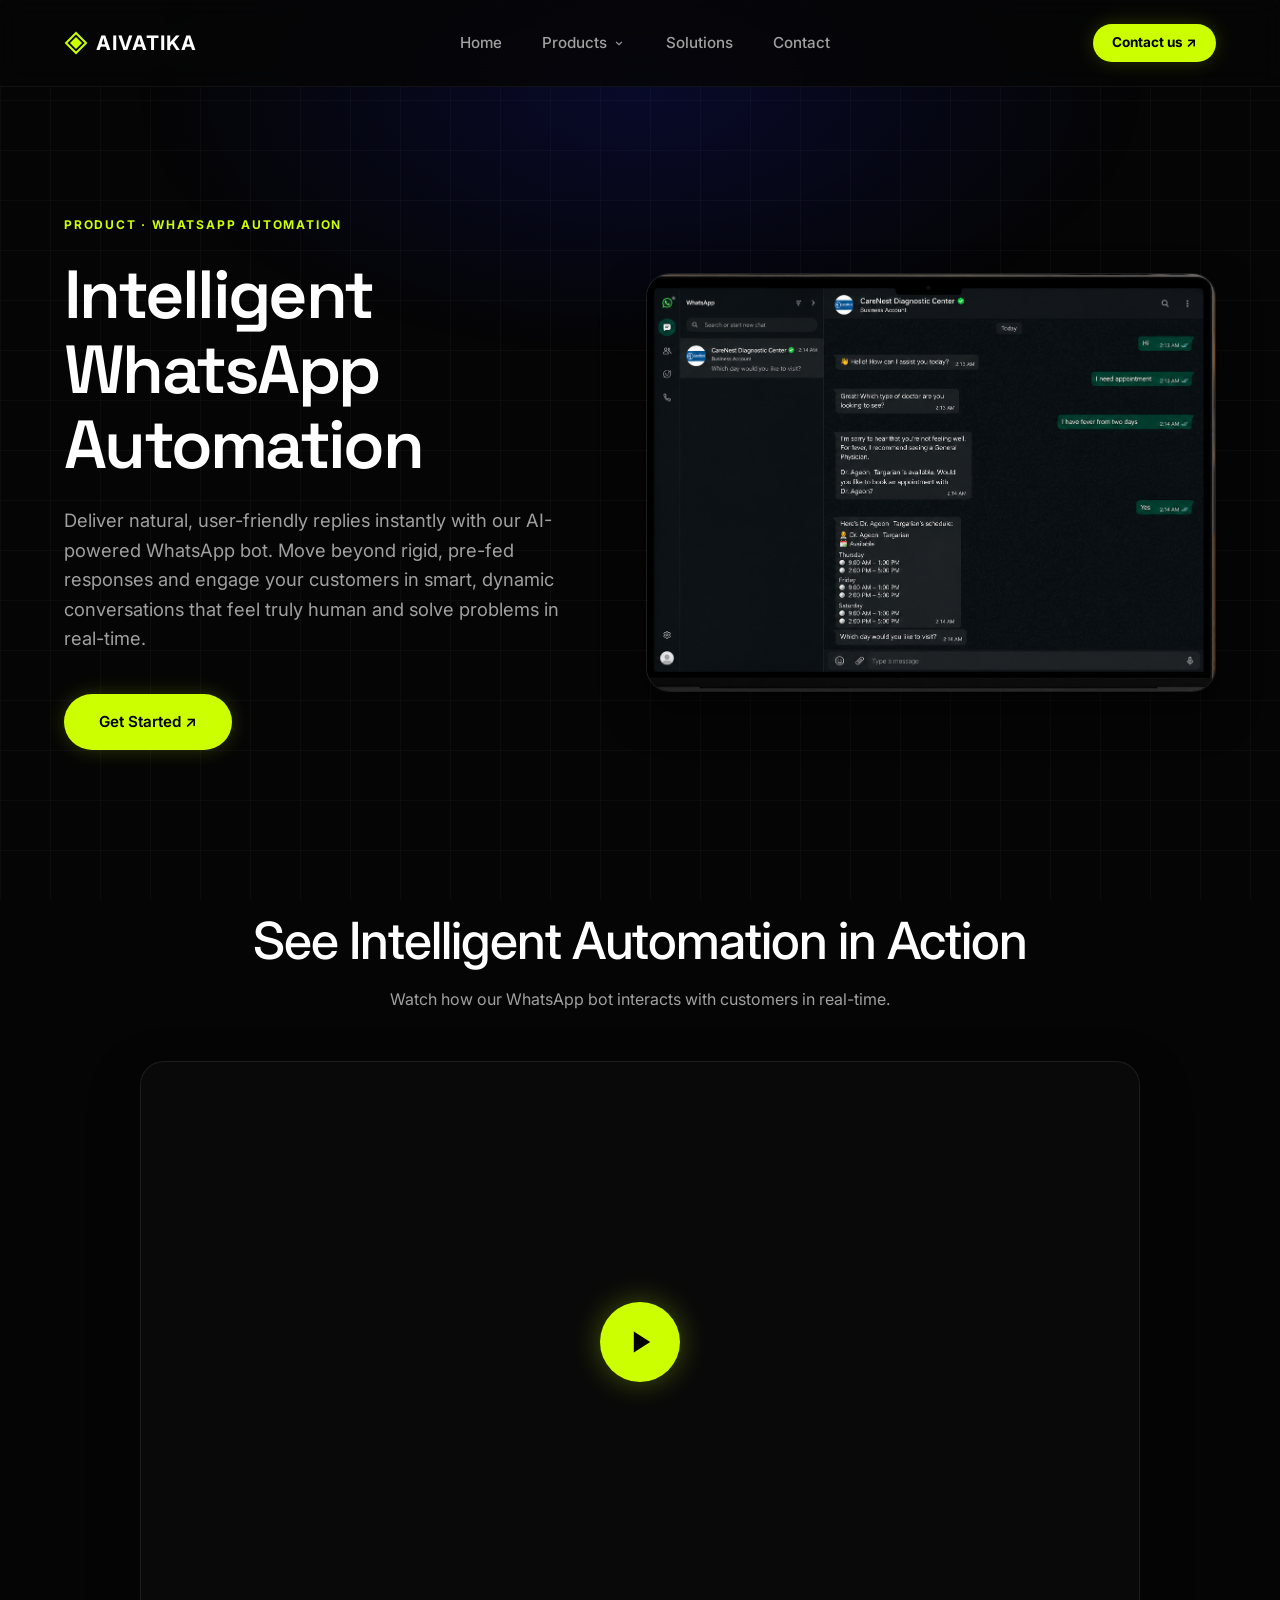
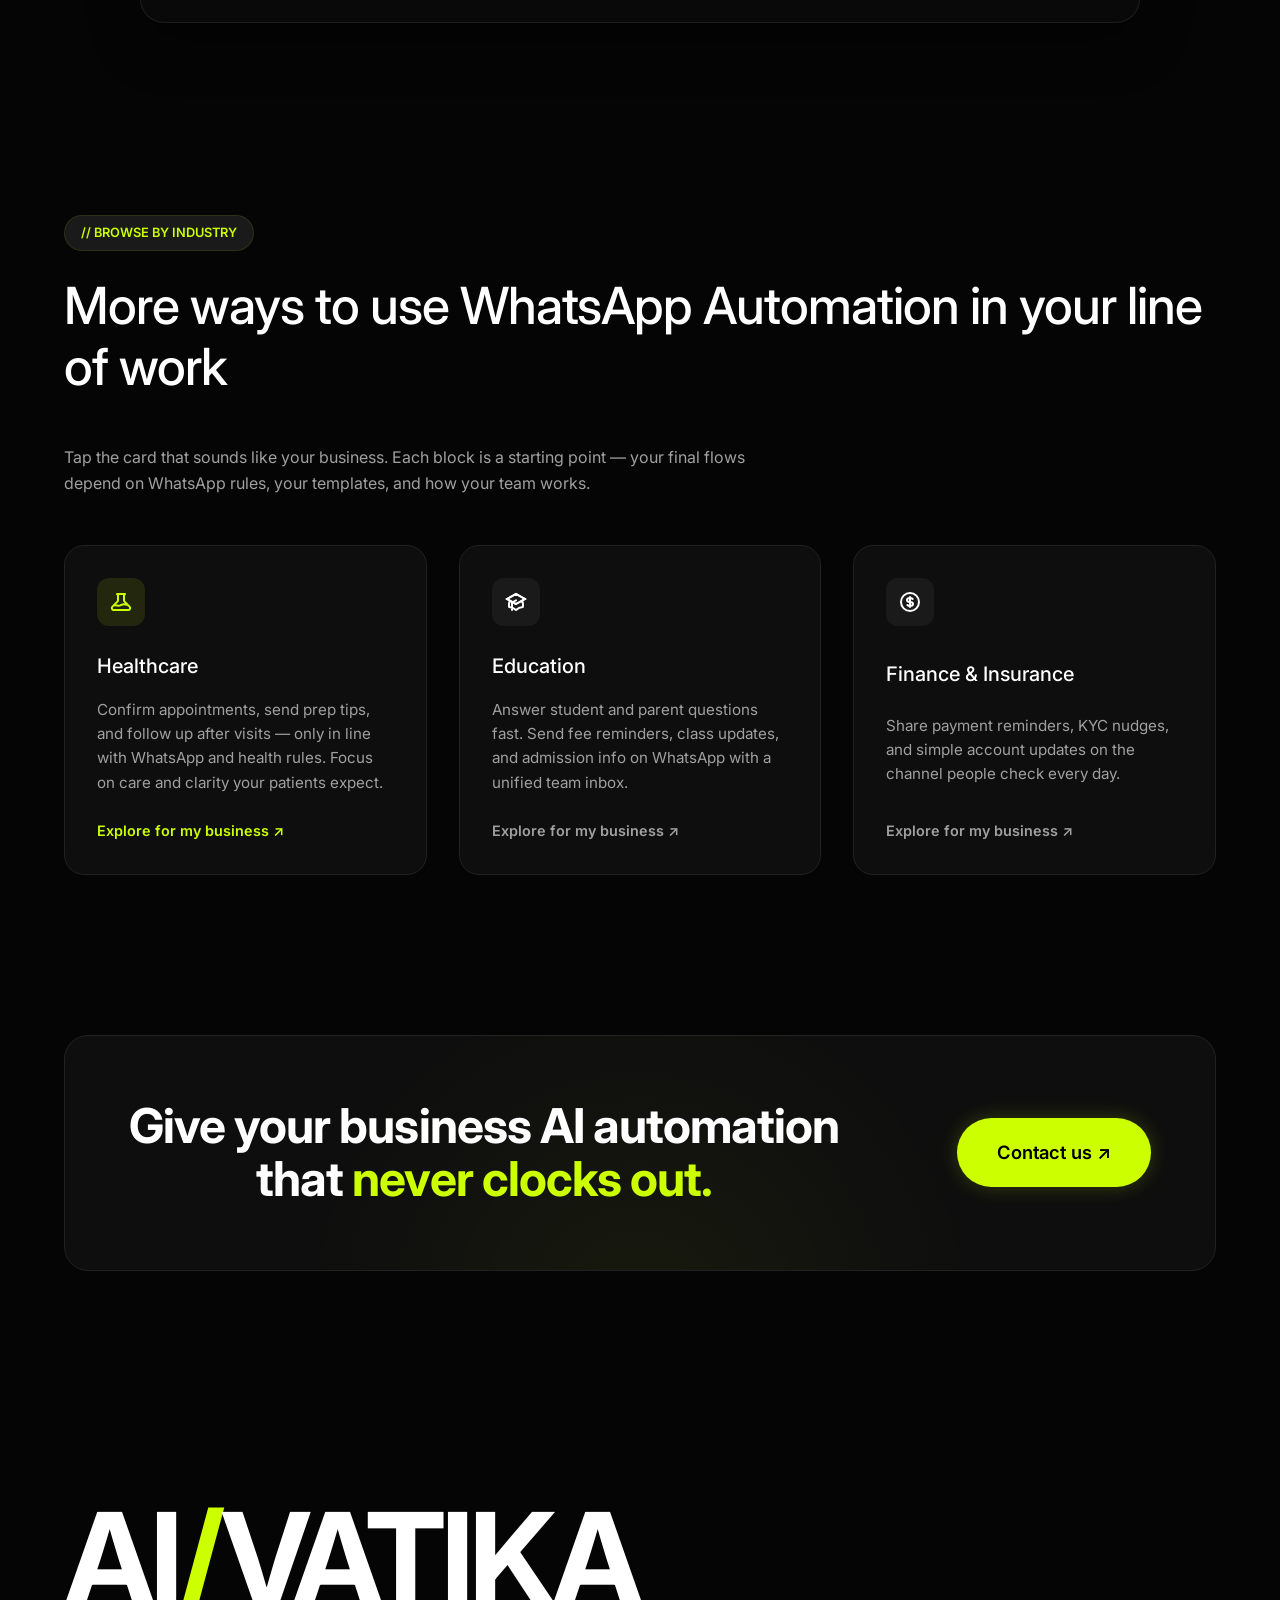
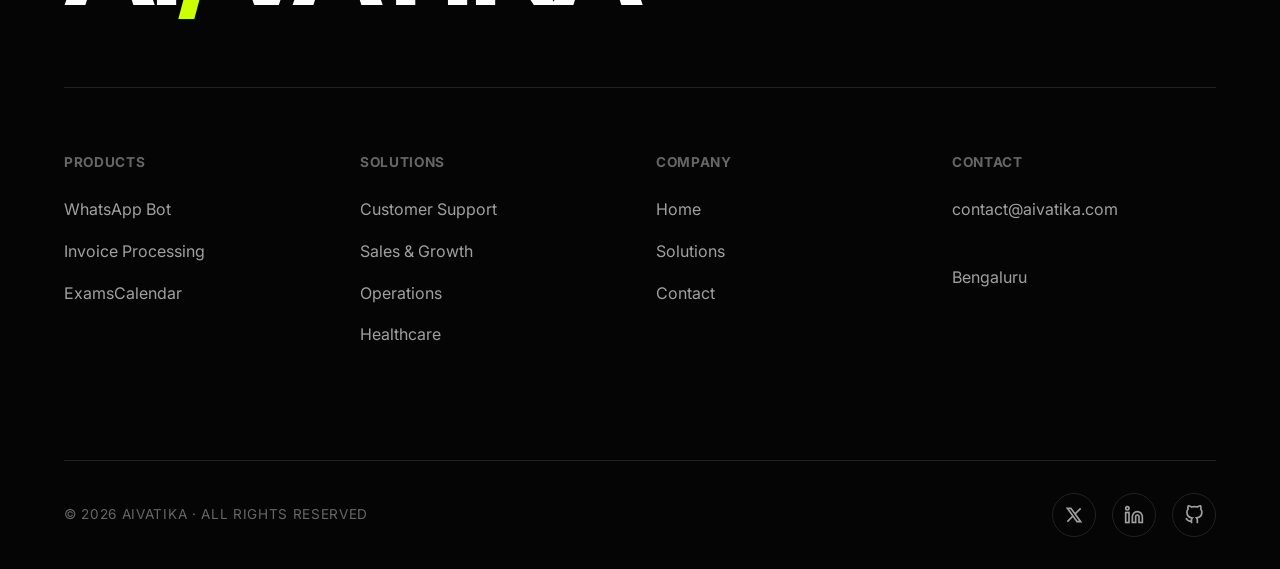
==== chat-automation.html @ 346a7f6f "Refactor navbar dropdown, update product pages & copy to match aivatika.com specifications" ====
<!DOCTYPE html>
<html lang="en">
<head>
    <meta charset="UTF-8">
    <meta name="viewport" content="width=device-width, initial-scale=1.0">
    <title>WhatsApp Bot by AIVATIKA</title>
    <link rel="preconnect" href="https://fonts.googleapis.com">
    <link rel="preconnect" href="https://fonts.gstatic.com" crossorigin>
    <link href="https://fonts.googleapis.com/css2?family=Inter:wght@400;500;600;700&family=Space+Grotesk:wght@500;600;700&display=swap" rel="stylesheet">
    <link rel="stylesheet" href="style.css">
    <style>
        .wb-hero {
            padding: 8rem 4rem 4rem;
            max-width: 1400px;
            margin: 0 auto;
            display: grid;
            grid-template-columns: 1fr 1.1fr;
            gap: 4rem;
            align-items: center;
        }
        .wb-overline {
            color: var(--accent);
            font-size: 0.75rem;
            font-weight: 700;
            letter-spacing: 0.15em;
            text-transform: uppercase;
            margin-bottom: 1.5rem;
        }
        .wb-title {
            font-family: 'Space Grotesk', var(--font-sans);
            font-size: 4.25rem;
            line-height: 1.1;
            letter-spacing: -0.04em;
            color: #ffffff;
            margin-bottom: 1.5rem;
        }
        .wb-subtitle {
            font-size: 1.15rem;
            color: var(--text-secondary);
            line-height: 1.6;
            margin-bottom: 2.5rem;
            max-width: 540px;
        }
        .wb-preview-card {
            background: rgba(255,255,255,0.02);
            border: 1px solid rgba(255,255,255,0.08);
            border-radius: 24px;
            overflow: hidden;
            box-shadow: 0 20px 40px rgba(0,0,0,0.5);
        }
        .wb-preview-card img {
            width: 100%;
            height: auto;
            display: block;
        }
        .wb-video-section {
            padding: 6rem 4rem;
            max-width: 1400px;
            margin: 0 auto;
            text-align: center;
        }
        .wb-video-box {
            width: 100%;
            max-width: 1000px;
            aspect-ratio: 16/9;
            background: rgba(255,255,255,0.02);
            border: 1px solid rgba(255,255,255,0.08);
            border-radius: 24px;
            margin: 0 auto;
            display: flex;
            align-items: center;
            justify-content: center;
            position: relative;
            cursor: pointer;
            box-shadow: 0 20px 50px rgba(0,0,0,0.4);
        }
        .wb-play-btn {
            width: 80px;
            height: 80px;
            border-radius: 50%;
            background: var(--accent);
            display: flex;
            align-items: center;
            justify-content: center;
            box-shadow: 0 0 30px rgba(204,255,0,0.3);
            transition: transform 0.3s ease;
        }
        .wb-play-btn:hover {
            transform: scale(1.1);
        }
        .wb-industries-section {
            padding: 6rem 4rem;
            max-width: 1400px;
            margin: 0 auto;
        }
        .wb-ind-grid {
            display: grid;
            grid-template-columns: repeat(3, 1fr);
            gap: 2rem;
            margin-top: 3rem;
        }
        .wb-ind-card {
            background: var(--bg-card);
            border: 1px solid var(--border-color);
            border-radius: 20px;
            padding: 2rem;
            display: flex;
            flex-direction: column;
            justify-content: space-between;
            transition: all 0.3s ease;
        }
        .wb-ind-card:hover {
            border-color: rgba(204,255,0,0.3);
            transform: translateY(-4px);
        }
        .wb-ind-icon {
            width: 48px;
            height: 48px;
            border-radius: 12px;
            background: rgba(204,255,0,0.1);
            color: var(--accent);
            display: flex;
            align-items: center;
            justify-content: center;
            margin-bottom: 1.5rem;
        }
        @media (max-width: 992px) {
            .wb-hero { grid-template-columns: 1fr; padding-top: 6rem; }
            .wb-ind-grid { grid-template-columns: 1fr; }
        }
    </style>
</head>
<body>
    <div class="grid-overlay"></div>
    <div class="glow-overlay"></div>

    <header class="navbar">
      <div class="nav-container">

        <a class="logo" href="index.html">
          <svg width="24" height="24" viewBox="0 0 24 24" fill="none" xmlns="http://www.w3.org/2000/svg">
            <path d="M12 2L2 12L12 22L22 12L12 2Z" stroke="var(--accent)" stroke-width="2" fill="transparent"/>
            <path d="M12 6L6 12L12 18L18 12L12 6Z" fill="var(--accent)"/>
          </svg>
          <span>AIVATIKA</span>
        </a>

        <nav class="nav-links">

          <a href="index.html">Home</a>

          <div class="products">

            <button class="products-btn">
              Products
              <svg width="14" height="14" viewBox="0 0 24 24">
                <path d="M7 10l5 5 5-5" stroke="currentColor" stroke-width="2" fill="none"/>
              </svg>
            </button>

            <div class="products-menu">

              <a href="https://examscalendar.com/" target="_blank" rel="noopener noreferrer" class="product-item">
                <div class="title">ExamsCalendar</div>
                <div class="desc">
                  It helps you in exam preparation
                </div>
              </a>

              <a href="chat-automation.html" class="product-item">
                <div class="title">WhatsApp Bot</div>
                <div class="desc">
                  Automate customer interactions
                </div>
              </a>

              <a href="contact.html" class="product-item">
                <div class="title">Pixtall</div>
                <div class="desc">
                  Generate advertisement images with AI
                </div>
              </a>

            </div>

          </div>

          <a href="solutions.html">Solutions</a>

          <a href="contact.html">Contact</a>

        </nav>

        <a class="demo-btn" href="contact.html">
          Contact us ↗
        </a>

      </div>
    </header>

    <main>
        <!-- Hero Section -->
        <section class="wb-hero reveal active">
            <div class="wb-hero-left">
                <div class="wb-overline">PRODUCT · WHATSAPP AUTOMATION</div>
                <h1 class="wb-title">Intelligent WhatsApp Automation</h1>
                <p class="wb-subtitle">Deliver natural, user-friendly replies instantly with our AI-powered WhatsApp bot. Move beyond rigid, pre-fed responses and engage your customers in smart, dynamic conversations that feel truly human and solve problems in real-time.</p>
                <div style="display: flex; gap: 1rem;">
                    <a href="contact.html" class="btn btn-primary" style="padding: 1rem 2.2rem; border-radius: 30px; font-weight: 600;">Get Started ↗</a>
                </div>
            </div>
            <div class="wb-hero-right">
                <div class="wb-preview-card">
                    <img src="whatsapp_image2.png" alt="WhatsApp Bot Preview">
                </div>
            </div>
        </section>

        <!-- Video Section -->
        <section class="wb-video-section reveal active">
            <h2 class="section-title" style="margin-bottom: 1rem;">See Intelligent Automation in Action</h2>
            <p style="color: var(--text-secondary); margin-bottom: 3rem;">Watch how our WhatsApp bot interacts with customers in real-time.</p>
            <div class="wb-video-box">
                <div class="wb-play-btn">
                    <svg width="28" height="28" viewBox="0 0 24 24" fill="#000" xmlns="http://www.w3.org/2000/svg" style="margin-left: 4px;">
                        <path d="M5 3l14 9-14 9V3z"/>
                    </svg>
                </div>
            </div>
        </section>

        <!-- Industries Section -->
        <section class="wb-industries-section reveal active">
            <div class="section-badge">// BROWSE BY INDUSTRY</div>
            <h2 class="section-title">More ways to use WhatsApp Automation in your line of work</h2>
            <p style="color: var(--text-secondary); max-width: 700px;">Tap the card that sounds like your business. Each block is a starting point — your final flows depend on WhatsApp rules, your templates, and how your team works.</p>

            <div class="wb-ind-grid">
                <!-- Healthcare -->
                <div class="wb-ind-card">
                    <div class="wb-ind-icon">
                        <svg width="24" height="24" fill="none" viewBox="0 0 24 24" stroke="currentColor" stroke-width="2">
                            <path stroke-linecap="round" stroke-linejoin="round" d="M19.428 15.428a2 2 0 00-1.022-.547l-2.387-.477a6 6 0 00-3.86.517l-.318.158a6 6 0 01-3.86.517L6.05 15.21a2 2 0 00-1.806.547M8 4h8l-1 1v5.172a2 2 0 00.586 1.414l5 5c1.26 1.26.367 3.414-1.415 3.414H4.828c-1.782 0-2.674-2.154-1.414-3.414l5-5A2 2 0 009 10.172V5L8 4z" />
                        </svg>
                    </div>
                    <h3>Healthcare</h3>
                    <p style="color: var(--text-secondary); margin-top: 0.5rem; margin-bottom: 1.5rem; font-size: 0.95rem; line-height: 1.6;">Confirm appointments, send prep tips, and follow up after visits — only in line with WhatsApp and health rules. Focus on care and clarity your patients expect.</p>
                    <a href="contact.html" style="color: var(--accent); text-decoration: none; font-weight: 600; font-size: 0.9rem;">Explore for my business ↗</a>
                </div>

                <!-- Education -->
                <div class="wb-ind-card">
                    <div class="wb-ind-icon" style="background: rgba(255,255,255,0.05); color: #fff;">
                        <svg width="24" height="24" fill="none" viewBox="0 0 24 24" stroke="currentColor" stroke-width="2">
                            <path d="M12 14l9-5-9-5-9 5 9 5z" />
                            <path stroke-linecap="round" stroke-linejoin="round" d="M12 14l9-5-9-5-9 5 9 5zm0 0l6.16-3.422a12.083 12.083 0 01.665 6.479A11.952 11.952 0 0012 20.055a11.952 11.952 0 00-6.824-2.998 12.078 12.078 0 01.665-6.479L12 14zm-4 6v-7.5l4-2.222" />
                        </svg>
                    </div>
                    <h3>Education</h3>
                    <p style="color: var(--text-secondary); margin-top: 0.5rem; margin-bottom: 1.5rem; font-size: 0.95rem; line-height: 1.6;">Answer student and parent questions fast. Send fee reminders, class updates, and admission info on WhatsApp with a unified team inbox.</p>
                    <a href="contact.html" style="color: var(--text-secondary); text-decoration: none; font-weight: 600; font-size: 0.9rem;">Explore for my business ↗</a>
                </div>

                <!-- Finance & Insurance -->
                <div class="wb-ind-card">
                    <div class="wb-ind-icon" style="background: rgba(255,255,255,0.05); color: #fff;">
                        <svg width="24" height="24" fill="none" viewBox="0 0 24 24" stroke="currentColor" stroke-width="2">
                            <path stroke-linecap="round" stroke-linejoin="round" d="M12 8c-1.657 0-3 .895-3 2s1.343 2 3 2 3 .895 3 2-1.343 2-3 2m0-8c1.11 0 2.08.402 2.599 1M12 8V7m0 1v8m0 0v1m0-1c-1.11 0-2.08-.402-2.599-1M21 12a9 9 0 11-18 0 9 9 0 0118 0z" />
                        </svg>
                    </div>
                    <h3>Finance & Insurance</h3>
                    <p style="color: var(--text-secondary); margin-top: 0.5rem; margin-bottom: 1.5rem; font-size: 0.95rem; line-height: 1.6;">Share payment reminders, KYC nudges, and simple account updates on the channel people check every day.</p>
                    <a href="contact.html" style="color: var(--text-secondary); text-decoration: none; font-weight: 600; font-size: 0.9rem;">Explore for my business ↗</a>
                </div>
            </div>
        </section>

        <!-- CTA Section -->
        <section class="cta-section reveal active" style="padding: 4rem 4rem 8rem; max-width: 1400px; margin: 0 auto;">
            <div class="cta-container">
                <h2>Give your business AI automation<br>that <span class="text-accent">never clocks out.</span></h2>
                <a href="contact.html" class="btn btn-primary btn-large">Contact us ↗</a>
            </div>
        </section>
    </main>

    <footer>
        <div class="footer-top">
            <div class="footer-logo">AI<span class="text-accent">/</span>VATIKA</div>
        </div>

        <div class="footer-middle">
            <div class="footer-col">
                <h4>PRODUCTS</h4>
                <a href="chat-automation.html">WhatsApp Bot</a>
                <a href="invoice-automation.html">Invoice Processing</a>
                <a href="https://examscalendar.com/" target="_blank">ExamsCalendar</a>
            </div>
            <div class="footer-col">
                <h4>SOLUTIONS</h4>
                <a href="solutions.html">Customer Support</a>
                <a href="solutions.html">Sales & Growth</a>
                <a href="solutions.html">Operations</a>
                <a href="solutions.html">Healthcare</a>
            </div>
            <div class="footer-col">
                <h4>COMPANY</h4>
                <a href="index.html">Home</a>
                <a href="solutions.html">Solutions</a>
                <a href="contact.html">Contact</a>
            </div>
            <div class="footer-col">
                <h4>CONTACT</h4>
                <a href="mailto:contact@aivatika.com">contact@aivatika.com</a>
                <br>
                <span>Bengaluru</span>
            </div>
        </div>

        <div class="footer-bottom">
            <div class="copyright">© 2026 AIVATIKA · ALL RIGHTS RESERVED</div>
            <div class="socials">
                <a href="#" class="social-icon">
                    <svg width="20" height="20" viewBox="0 0 24 24" fill="none" stroke="currentColor" stroke-width="2"><path d="M4 4l11.733 16h4.267l-11.733 -16z"></path><path d="M4 20l6.768 -6.768m2.46 -2.46l6.772 -6.772"></path></svg>
                </a>
                <a href="#" class="social-icon">
                    <svg width="20" height="20" viewBox="0 0 24 24" fill="none" stroke="currentColor" stroke-width="2"><path d="M16 8a6 6 0 0 1 6 6v7h-4v-7a2 2 0 0 0-2-2 2 2 0 0 0-2 2v7h-4v-7a6 6 0 0 1 6-6z"></path><rect x="2" y="9" width="4" height="12"></rect><circle cx="4" cy="4" r="2"></circle></svg>
                </a>
                <a href="#" class="social-icon">
                    <svg width="20" height="20" viewBox="0 0 24 24" fill="none" stroke="currentColor" stroke-width="2"><path d="M9 19c-5 1.5-5-2.5-7-3m14 6v-3.87a3.37 3.37 0 0 0-.94-2.61c3.14-.35 6.44-1.54 6.44-7A5.44 5.44 0 0 0 20 4.77 5.07 5.07 0 0 0 19.91 1S18.73.65 16 2.48a13.38 13.38 0 0 0-7 0C6.27.65 5.09 1 5.09 1A5.07 5.07 0 0 0 5 4.77a5.44 5.44 0 0 0-1.5 3.78c0 5.42 3.3 6.61 6.44 7A3.37 3.37 0 0 0 9 18.13V22"></path></svg>
                </a>
            </div>
        </div>
    </footer>
    <script src="script.js"></script>
</body>
</html>
---- style.css ----
:root {
    --bg-dark: #050505;
    --bg-card: #0e0e0e;
    --bg-card-hover: #141414;
    --accent: #CCFF00;
    --accent-glow: rgba(204, 255, 0, 0.4);
    --text-primary: #FFFFFF;
    --text-secondary: #A0A0A0;
    --text-tertiary: #666666;
    --border-color: #222222;
    --badge-bg: #1A1A1A;
    --font-sans: 'Inter', system-ui, -apple-system, sans-serif;
}
* { margin: 0; padding: 0; box-sizing: border-box; }
body { background-color: var(--bg-dark); color: var(--text-primary); font-family: var(--font-sans); line-height: 1.6; overflow-x: hidden; -webkit-font-smoothing: antialiased; }
.grid-overlay { position: fixed; top: 0; left: 0; width: 100vw; height: 100vh; background-image: linear-gradient(to right, rgba(255,255,255,0.03) 1px, transparent 1px), linear-gradient(to bottom, rgba(255,255,255,0.03) 1px, transparent 1px); background-size: 50px 50px; pointer-events: none; z-index: -2; }
.glow-overlay { position: fixed; top: -20vh; left: 10vw; width: 80vw; height: 60vh; background: radial-gradient(ellipse at center, rgba(30,40,255,0.15) 0%, transparent 70%); pointer-events: none; z-index: -1; }
h1 { font-size: clamp(3rem, 6vw, 5.5rem); line-height: 1.1; letter-spacing: -0.03em; font-weight: 600; margin-bottom: 1rem; }
h2.section-title { font-size: clamp(2rem, 4vw, 3.5rem); line-height: 1.2; letter-spacing: -0.02em; font-weight: 500; margin-bottom: 3rem; }
h3 { font-size: 1.25rem; font-weight: 500; color: var(--text-primary); margin-bottom: 0.5rem; }
p { color: var(--text-secondary); }
.italic { font-style: italic; font-weight: 400; }
.text-white { color: var(--text-primary); }
.text-accent { color: var(--accent); }
.text-accent-glow { color: var(--accent); text-shadow: 0 0 15px var(--accent-glow); }
.navbar { position: sticky; top: 0; background: rgba(5,5,5,0.8); backdrop-filter: blur(12px); z-index: 100; border-bottom: 1px solid rgba(255,255,255,0.05); }
.nav-container { display: flex; justify-content: space-between; align-items: center; padding: 1.5rem 4rem; max-width: 1400px; margin: 0 auto; width: 100%; }
.logo { display: flex; align-items: center; gap: 0.5rem; font-weight: 700; font-size: 1.25rem; letter-spacing: 0.05em; color: #ffffff; text-decoration: none; }
.logo span { color: #ffffff; }
.nav-links { display: flex; gap: 2.5rem; align-items: center; }
.nav-links a { color: var(--text-secondary); text-decoration: none; font-size: 0.95rem; font-weight: 500; transition: color 0.2s; }
.nav-links a:hover { color: var(--text-primary); }
.nav-links a.active { color: var(--text-primary); position: relative; }
.nav-links a.active::after { content: ''; position: absolute; bottom: -4px; left: 0; width: 100%; height: 2px; background-color: var(--accent); }

/* ==========================================================================
   Products Dropdown Component (Absolute Floating Panel - Pure CSS)
   ========================================================================== */

.products {
    position: relative;
    display: inline-flex;
    align-items: center;
}

.products-btn {
    display: inline-flex;
    align-items: center;
    gap: 0.35rem;
    color: var(--text-secondary);
    background: transparent;
    border: none;
    font-size: 0.95rem;
    font-weight: 500;
    font-family: inherit;
    cursor: pointer;
    padding: 0.5rem 0;
    transition: color 0.2s ease;
}

.products-btn:hover,
.products:hover .products-btn {
    color: var(--text-primary);
}

.products-btn svg {
    transition: transform 0.25s ease;
}

.products:hover .products-btn svg {
    transform: rotate(180deg);
}

.products-menu {
    position: absolute;
    top: calc(100% + 12px);
    left: 50%;
    transform: translateX(-50%);
    width: 320px;
    display: none;
    z-index: 99999;
    
    background: #0D0F12;
    border-radius: 18px;
    border: 1px solid rgba(204, 255, 0, 0.15);
    box-shadow: 0 30px 80px rgba(0, 0, 0, 0.65);
    padding: 0.75rem;
}

/* Invisible bridge so mouse hover never breaks when moving to menu */
.products-menu::before {
    content: '';
    position: absolute;
    top: -15px;
    left: 0;
    width: 100%;
    height: 15px;
}

.products:hover .products-menu {
    display: block;
}

.product-item {
    display: flex;
    flex-direction: column;
    padding: 0.75rem 0.85rem;
    border-radius: 12px;
    text-decoration: none;
    transition: background-color 0.2s ease;
}

.product-item:hover {
    background: rgba(255, 255, 255, 0.05);
}

.product-item .title {
    font-size: 0.95rem;
    font-weight: 600;
    color: #FFFFFF;
}

.product-item:hover .title {
    color: var(--accent);
}

.product-item .desc {
    font-size: 0.8rem;
    color: var(--text-secondary);
    margin-top: 0.15rem;
}

.demo-btn {
    display: inline-flex;
    align-items: center;
    justify-content: center;
    padding: 0.5rem 1.2rem;
    border-radius: 999px;
    font-weight: 700;
    font-size: 0.85rem;
    text-decoration: none;
    background-color: var(--accent);
    color: #000;
    box-shadow: 0 0 20px rgba(204,255,0,0.2);
    transition: all 0.3s ease;
}

.demo-btn:hover {
    transform: translateY(-2px);
    box-shadow: 0 4px 25px rgba(204,255,0,0.4);
}
.nav-actions { display: flex; align-items: center; gap: 1.5rem; }
.lang-selector { color: var(--text-tertiary); font-size: 0.9rem; font-weight: 500; }
.btn { display: inline-flex; align-items: center; justify-content: center; padding: 0.75rem 1.5rem; border-radius: 999px; font-weight: 600; font-size: 0.95rem; text-decoration: none; transition: all 0.3s ease; cursor: pointer; }
.btn-primary { background-color: var(--accent); color: #000; box-shadow: 0 0 20px rgba(204,255,0,0.2); }
.btn-primary:hover { transform: translateY(-2px); box-shadow: 0 4px 25px rgba(204,255,0,0.4); }
.btn-outline { background-color: transparent; color: var(--text-primary); border: 1px solid var(--border-color); }
.btn-outline:hover { background-color: rgba(255,255,255,0.05); border-color: rgba(255,255,255,0.2); }
.btn-large { padding: 1rem 2rem; font-size: 1.05rem; }
.badge { display: inline-flex; align-items: center; padding: 0.4rem 0.8rem; border-radius: 999px; font-size: 0.75rem; font-weight: 600; letter-spacing: 0.05em; text-transform: uppercase; }
.green-badge { background-color: var(--badge-bg); color: var(--accent); border: 1px solid rgba(204,255,0,0.2); }
.outline-badge { background-color: transparent; color: var(--text-tertiary); border: 1px solid var(--border-color); }
.section-badge { display: inline-block; color: var(--accent); background-color: var(--badge-bg); padding: 0.4rem 1rem; border-radius: 999px; font-size: 0.8rem; font-weight: 600; margin-bottom: 1.5rem; border: 1px solid rgba(204,255,0,0.1); }
.hero { padding: 2.5rem 4rem 1rem; max-width: 1400px; margin: 0 auto; }
.hero-top-badges { display: flex; justify-content: space-between; margin-bottom: 2.5rem; }
.hero-main-layout { display: flex; justify-content: space-between; align-items: center; gap: 3rem; }
.hero-left { flex: 1; max-width: 700px; }
.hero-right { flex: 1; display: flex; justify-content: flex-end; }
.hero-description { font-size: 1.15rem; line-height: 1.5; color: var(--text-secondary); max-width: 650px; margin-bottom: 1.5rem; }
.hero-cta { display: flex; gap: 1rem; margin-bottom: 2rem; }
.hero-stats { display: flex; gap: 3rem; }
.stat-item .stat-value { font-size: 2rem; font-weight: 600; color: var(--text-primary); margin-bottom: 0.25rem; }
.stat-item .stat-label { font-size: 0.9rem; color: var(--text-secondary); }
.hero-graphic { position: relative; width: 300px; height: 300px; }
.orb-container { position: relative; width: 100%; height: 100%; display: flex; align-items: center; justify-content: center; }
.orb { width: 200px; height: 200px; border-radius: 50%; background: radial-gradient(circle at 30% 30%, #1e293b 0%, #0a0a0a 70%); box-shadow: inset -20px -20px 40px rgba(0,0,0,0.9), inset 10px 10px 30px rgba(255,255,255,0.1), inset 0 0 20px rgba(204,255,0,0.2), 0 0 50px rgba(0,255,255,0.1), 0 0 20px rgba(204,255,0,0.1); position: relative; animation: float 6s ease-in-out infinite; }
.floating-badge { position: absolute; bottom: 20px; left: -20px; background: rgba(15,15,15,0.9); border: 1px solid var(--border-color); padding: 0.75rem 1.25rem; border-radius: 999px; font-size: 0.85rem; font-weight: 600; display: flex; align-items: center; gap: 0.5rem; backdrop-filter: blur(8px); box-shadow: 0 10px 30px rgba(0,0,0,0.5); animation: float-delayed 5s ease-in-out infinite; z-index: 10; }
@keyframes float { 0%,100% { transform: translateY(0); } 50% { transform: translateY(-15px); } }
@keyframes float-delayed { 0%,100% { transform: translateY(0); } 50% { transform: translateY(-10px); } }
@keyframes rotate { 0% { transform: rotate(0deg); } 100% { transform: rotate(360deg); } }
@keyframes spin-earth { 0% { background-position: 0 0; } 100% { background-position: -400px 0; } }
@keyframes spin-earth-slow { 0% { background-position: 0 0; } 100% { background-position: -200% 0; } }
.client-ticker-container { margin-top: 6rem; padding: 3rem 0; border-top: 1px solid var(--border-color); border-bottom: 1px solid var(--border-color); overflow: hidden; background: linear-gradient(90deg, var(--bg-dark) 0%, transparent 10%, transparent 90%, var(--bg-dark) 100%); position: relative; }
.ticker-wrapper { display: flex; width: fit-content; }
.ticker-content { display: flex; align-items: center; gap: 4rem; padding-right: 4rem; animation: scroll 30s linear infinite; }
.client-logo { display: flex; align-items: center; gap: 0.75rem; font-size: 1.25rem; font-weight: 700; color: var(--text-secondary); letter-spacing: 0.1em; white-space: nowrap; }
.client-logo svg { color: var(--accent); }
@keyframes scroll { 0% { transform: translateX(0); } 100% { transform: translateX(-100%); } }
section { padding: 8rem 4rem; max-width: 1400px; margin: 0 auto; }
.bento-grid { display: grid; grid-template-columns: repeat(3, 1fr); grid-auto-rows: minmax(280px, auto); gap: 1.5rem; }
.bento-card { background-color: var(--bg-card); border: 1px solid var(--border-color); border-radius: 24px; padding: 2.5rem; display: flex; flex-direction: column; position: relative; overflow: hidden; transition: all 0.3s ease; }
.bento-card:hover { background-color: var(--bg-card-hover); border-color: rgba(255,255,255,0.15); transform: translateY(-5px); }
.bento-large { grid-column: span 2; }
.card-icon { width: 48px; height: 48px; border-radius: 12px; background: rgba(255,255,255,0.03); display: flex; align-items: center; justify-content: center; margin-bottom: 2rem; border: 1px solid rgba(255,255,255,0.05); }
.card-glow { position: absolute; top: -50px; right: -50px; width: 200px; height: 200px; background: radial-gradient(circle, rgba(204,255,0,0.15) 0%, transparent 70%); pointer-events: none; }
.bento-card p { font-size: 1.05rem; margin-top: auto; }
.card-tags { display: flex; gap: 0.75rem; margin-top: 2rem; flex-wrap: wrap; }
.card-tags span { font-size: 0.75rem; font-weight: 600; color: var(--text-tertiary); background: rgba(255,255,255,0.03); padding: 0.3rem 0.6rem; border-radius: 6px; border: 1px solid rgba(255,255,255,0.05); }
.stats-banner { display: flex; justify-content: space-between; padding: 6rem 4rem; border-top: 1px solid var(--border-color); border-bottom: 1px solid var(--border-color); background: rgba(14,14,14,0.3); }
.stat-column { display: flex; flex-direction: column; }
.stat-huge { font-size: clamp(3rem, 5vw, 4.5rem); font-weight: 600; color: var(--accent); line-height: 1; margin-bottom: 1rem; text-shadow: 0 0 30px rgba(204,255,0,0.15); }
.stat-desc { font-size: 1.1rem; color: var(--text-secondary); }
.workflow-grid { display: grid; grid-template-columns: repeat(3, 1fr); gap: 2rem; }
.workflow-card { 
    background-color: var(--bg-card); 
    border: 1px solid var(--border-color); 
    border-radius: 20px; 
    padding: 2.5rem; 
    transition: all 0.3s ease;
    display: flex;
    flex-direction: column;
}
.workflow-card:hover {
    background-color: var(--bg-card-hover);
    border-color: rgba(204, 255, 0, 0.3);
    transform: translateY(-5px);
}
.workflow-header { display: flex; justify-content: space-between; align-items: flex-start; margin-bottom: 1.5rem; }
.step-num { font-size: 1rem; font-weight: 600; color: var(--text-tertiary); }
.testimonial-grid { display: grid; grid-template-columns: repeat(3, 1fr); gap: 2rem; }
.testimonial-card { background-color: var(--bg-card); border: 1px solid var(--border-color); border-radius: 20px; padding: 2.5rem; display: flex; flex-direction: column; justify-content: space-between; }
.quote { font-size: 1.1rem; color: var(--text-primary); margin-bottom: 3rem; line-height: 1.6; }
.author-name { font-weight: 600; color: var(--text-primary); margin-bottom: 0.25rem; }
.author-title { font-size: 0.9rem; color: var(--text-tertiary); }
.cta-section { padding-bottom: 0; }
.cta-container { background: linear-gradient(135deg, #0a1505 0%, #050505 100%); border: 1px solid var(--border-color); border-radius: 32px; padding: 8rem 4rem; text-align: center; position: relative; overflow: hidden; }
.cta-container::before { content: ''; position: absolute; top: -50%; left: 50%; transform: translateX(-50%); width: 800px; height: 800px; background: radial-gradient(circle, rgba(204,255,0,0.05) 0%, transparent 60%); pointer-events: none; }
.cta-container h2 { font-size: clamp(2.5rem, 4vw, 4rem); line-height: 1.1; margin-bottom: 3rem; position: relative; z-index: 1; }
.cta-container .btn { position: relative; z-index: 1; }
footer { padding: 6rem 4rem 2rem; max-width: 1400px; margin: 0 auto; }
.footer-top { display: flex; justify-content: space-between; align-items: center; padding-bottom: 4rem; border-bottom: 1px solid var(--border-color); margin-bottom: 4rem; }
.footer-logo { font-size: clamp(4rem, 10vw, 10rem); font-weight: 700; letter-spacing: -0.04em; line-height: 1; }
.footer-middle { display: grid; grid-template-columns: repeat(4, 1fr); gap: 2rem; margin-bottom: 6rem; }
.footer-col h4 { font-size: 0.85rem; color: var(--text-tertiary); margin-bottom: 1.5rem; letter-spacing: 0.05em; }
.footer-col a, .footer-col span { display: block; color: var(--text-secondary); text-decoration: none; margin-bottom: 1rem; font-size: 1rem; transition: color 0.2s; }
.footer-col a:hover { color: var(--text-primary); }
.footer-bottom { display: flex; justify-content: space-between; align-items: center; padding-top: 2rem; border-top: 1px solid var(--border-color); }
.copyright { color: var(--text-tertiary); font-size: 0.85rem; letter-spacing: 0.05em; }
.socials { display: flex; gap: 1rem; }
.social-icon { display: flex; align-items: center; justify-content: center; width: 44px; height: 44px; border-radius: 50%; border: 1px solid var(--border-color); color: var(--text-secondary); transition: all 0.3s; }
.social-icon:hover { color: var(--text-primary); border-color: rgba(255,255,255,0.2); background: rgba(255,255,255,0.05); }
.reveal { opacity: 0; transform: translateY(30px); transition: all 0.8s cubic-bezier(0.16,1,0.3,1); }
.reveal.active { opacity: 1; transform: translateY(0); }

.cta-section { padding: 6rem 0; }
.cta-container { max-width: 1400px; margin: 0 auto; padding: 4rem; background: var(--bg-card); border: 1px solid var(--border-color); border-radius: 24px; display: flex; justify-content: space-between; align-items: center; }
.cta-container h2 { font-size: 3rem; margin: 0; letter-spacing: -0.02em; }
.cta-container .btn-large { font-size: 1.15rem; padding: 1.25rem 2.5rem; }
/* --- Products Page Feature Stack --- */
.feature-stack { display: flex; flex-direction: column; gap: 2rem; margin-top: 4rem; margin-bottom: 8rem; }
.feature-card {
    display: flex; gap: 4rem; align-items: stretch; border: 1px solid var(--border); border-radius: 20px;
    background: rgba(10, 10, 10, 0.4); padding: 0; overflow: hidden; min-height: 480px; position: relative;
}
.feature-card.reverse { flex-direction: row-reverse; }

.feature-graphic {
    flex: 1; min-width: 45%; background: var(--bg-card); position: relative; overflow: hidden;
    display: flex; align-items: center; justify-content: center;
}
.feature-graphic img { width: 100%; height: 100%; object-fit: cover; opacity: 0.8; filter: contrast(1.2) brightness(0.9); }
.feature-graphic .overlay-gradient {
    position: absolute; inset: 0; pointer-events: none;
    background: radial-gradient(circle at center, transparent 40%, rgba(5, 5, 5, 0.9) 100%);
}

.feature-content { flex: 1; padding: 4rem; display: flex; flex-direction: column; justify-content: center; position: relative; z-index: 2; }
.feature-content h2 { font-size: 2.5rem; margin-bottom: 0.5rem; letter-spacing: -0.03em; }
.feature-subtitle { font-size: 1.15rem; font-weight: 500; margin-bottom: 1.5rem; }
.text-voice { color: var(--accent); }
.text-chat { color: #00e5ff; }
.text-studio { color: #ff0055; }
.text-mesh { color: var(--accent); }
.feature-desc { color: var(--text-secondary); font-size: 1.1rem; line-height: 1.6; margin-bottom: 2rem; max-width: 90%; }

.feature-bullets { display: grid; grid-template-columns: 1fr 1fr; gap: 1rem; margin-bottom: 3rem; }
.feature-bullet { display: flex; align-items: center; gap: 0.75rem; font-size: 0.95rem; font-weight: 500; }
.feature-bullet svg { color: var(--accent); flex-shrink: 0; }

.feature-actions { display: flex; gap: 1rem; align-items: center; margin-bottom: 2rem; }
.feature-actions .btn { font-size: 0.95rem; padding: 0.75rem 1.5rem; }

.feature-bottom-label {
    position: absolute; bottom: 2rem; display: flex; justify-content: space-between; align-items: center;
    width: calc(100% - 8rem); font-size: 0.75rem; font-weight: 700; letter-spacing: 0.15em; color: var(--accent);
}

.end-to-end { text-align: center; margin: 8rem 0; }
.end-to-end h2 { font-size: 3rem; margin-bottom: 4rem; letter-spacing: -0.03em; }
.end-to-end .stats-banner { display: grid; grid-template-columns: repeat(4, 1fr); text-align: left; padding: 0; background: transparent; border: none; }
.end-to-end .stat-item { border-left: 1px solid var(--border); padding-left: 2rem; display: flex; flex-direction: column; gap: 0.5rem; }
.end-to-end .stat-item:first-child { border-left: none; padding-left: 0; }
.end-to-end .stat-label { font-size: 0.75rem; font-weight: 600; letter-spacing: 0.1em; color: var(--text-muted); text-transform: uppercase; }
.end-to-end .stat-value { font-size: 1.1rem; font-weight: 700; color: var(--text-primary); }

.solution-grid { display: grid; grid-template-columns: repeat(3, 1fr); gap: 2rem; }
.solution-card { background: var(--surface); border: 1px solid rgba(255, 255, 255, 0.05); border-radius: 16px; padding: 2.5rem; transition: transform 0.3s ease, border-color 0.3s ease; display: flex; flex-direction: column; gap: 1.5rem; }
.solution-card:hover { transform: translateY(-4px); border-color: rgba(255, 255, 255, 0.1); }
.solution-card-header { display: flex; justify-content: space-between; align-items: flex-start; margin-bottom: 0.5rem; }
.solution-icon { width: 48px; height: 48px; border-radius: 12px; border: 1px solid var(--border); display: flex; align-items: center; justify-content: center; background: rgba(255,255,255,0.02); }
.solution-metric { font-size: 0.75rem; font-weight: 700; letter-spacing: 0.15em; font-family: monospace; }
.solution-subtitle { font-size: 0.75rem; font-weight: 700; letter-spacing: 0.15em; color: var(--text-muted); text-transform: uppercase; margin-bottom: -1rem; }
.solution-title { font-size: 1.5rem; font-weight: 600; line-height: 1.2; letter-spacing: -0.02em; }
.solution-desc { color: var(--text-muted); font-size: 1rem; line-height: 1.6; margin-bottom: 1rem; }
.solution-link { color: var(--text-primary); text-decoration: none; font-size: 0.875rem; font-weight: 600; letter-spacing: 0.1em; display: inline-flex; align-items: center; margin-top: auto; text-transform: uppercase; }
.solution-link:hover { color: var(--accent); }

.contact-container { display: grid; grid-template-columns: 1fr 1fr; gap: 4rem; max-width: 1200px; margin: 0 auto; }
.contact-info { display: flex; flex-direction: column; }
.contact-form { background: var(--surface); border: 1px solid rgba(255, 255, 255, 0.05); border-radius: 24px; padding: 3rem; }
.form-group { margin-bottom: 1.5rem; display: flex; flex-direction: column; gap: 0.5rem; }
.form-group label { font-size: 0.875rem; font-weight: 600; letter-spacing: 0.05em; color: var(--text-primary); }
.form-group input, .form-group textarea { width: 100%; padding: 1rem 1.25rem; background: rgba(255,255,255,0.03); border: 1px solid rgba(255, 255, 255, 0.1); border-radius: 12px; color: var(--text-primary); font-family: 'Inter', sans-serif; font-size: 1rem; transition: border-color 0.3s ease, background 0.3s ease; box-sizing: border-box; }
.form-group input:focus, .form-group textarea:focus { outline: none; border-color: var(--accent); background: rgba(255,255,255,0.05); }
.form-group textarea { min-height: 120px; resize: vertical; }

.feature-card:hover {
    transform: translateY(-5px);
    background: rgba(255, 255, 255, 0.05);
}

.simple-card {
    background: rgba(255, 255, 255, 0.02);
    border: 1px solid rgba(255, 255, 255, 0.05);
    border-radius: 16px;
    padding: 2.5rem;
    transition: transform 0.3s ease, background 0.3s ease, border-color 0.3s ease;
    display: flex;
    flex-direction: column;
    justify-content: flex-start;
}

.simple-card:hover {
    transform: translateY(-5px);
    background: rgba(255, 255, 255, 0.04);
    border-color: rgba(204, 255, 0, 0.3);
}

@media (max-width: 1024px) {
    .bento-grid, .solution-grid { grid-template-columns: repeat(2, 1fr); }
    .bento-large { grid-column: span 2; }
    .stats-banner { display: grid; grid-template-columns: repeat(2, 1fr); gap: 3rem; }
    .testimonial-grid { grid-template-columns: repeat(2, 1fr); }
}
@media (max-width: 768px) {
    .hero, section, .stats-banner, footer, .navbar { padding-left: 2rem; padding-right: 2rem; }
    .hero-main-layout { flex-direction: column; align-items: flex-start; gap: 3rem; }
    .hero-graphic { align-self: center; }
    .bento-grid, .workflow-grid, .testimonial-grid, .solution-grid, .contact-container, .product-hero-layout, .product-features-grid { grid-template-columns: 1fr !important; }
    .bento-large { grid-column: span 1; }
    .footer-middle { grid-template-columns: repeat(2, 1fr); gap: 3rem; }
    .footer-bottom { flex-direction: column; gap: 2rem; align-items: flex-start; }
    .feature-card, .feature-card.reverse { flex-direction: column; gap: 0; min-height: auto; border-radius: 16px; }
    .feature-graphic { min-height: 250px; }
    .feature-content { padding: 2rem; }
    .feature-bottom-label { position: relative; bottom: auto; width: 100%; margin-top: 2rem; }
    .feature-bullets { grid-template-columns: 1fr; gap: 0.75rem; }
    
    .end-to-end .stats-banner { grid-template-columns: 1fr; gap: 2rem; }
    .end-to-end .stat-item { border-left: none; border-top: 1px solid var(--border); padding-left: 0; padding-top: 1rem; }
    .end-to-end .stat-item:first-child { border-top: none; padding-top: 0; }
}
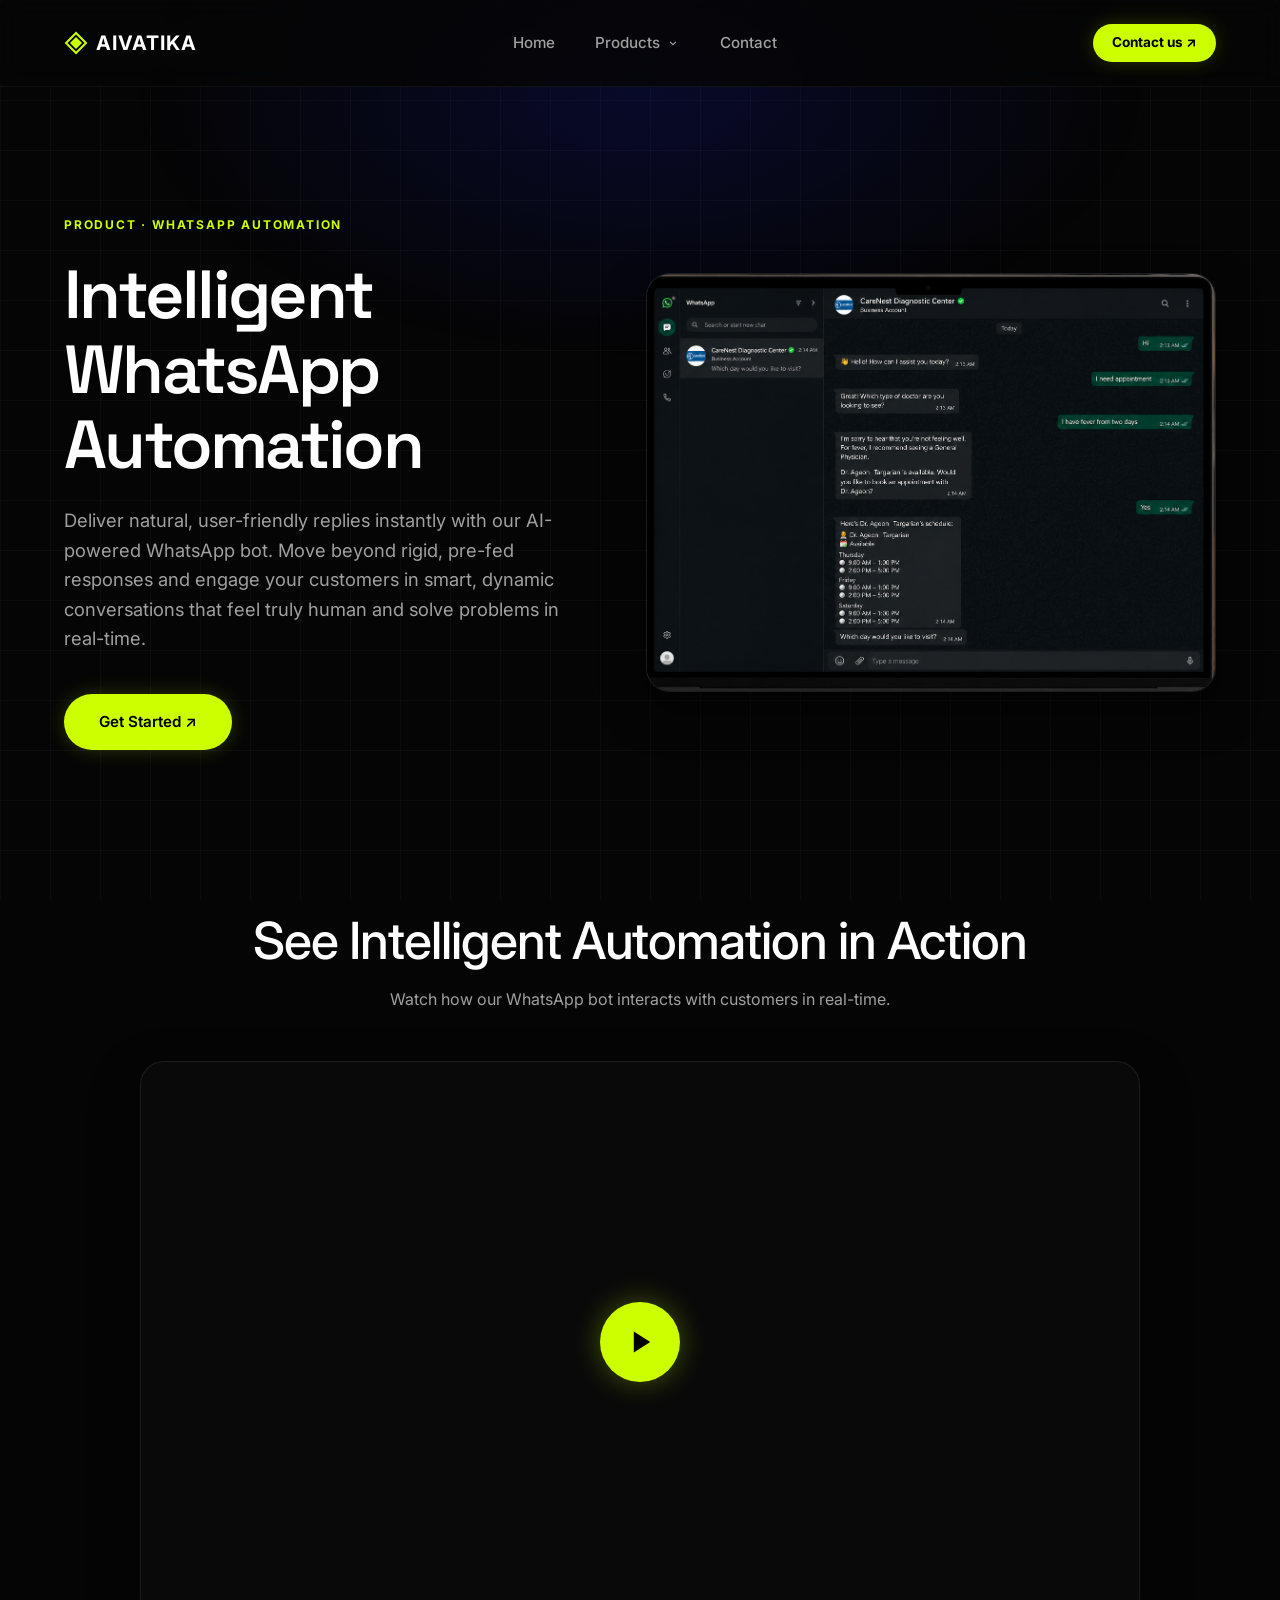
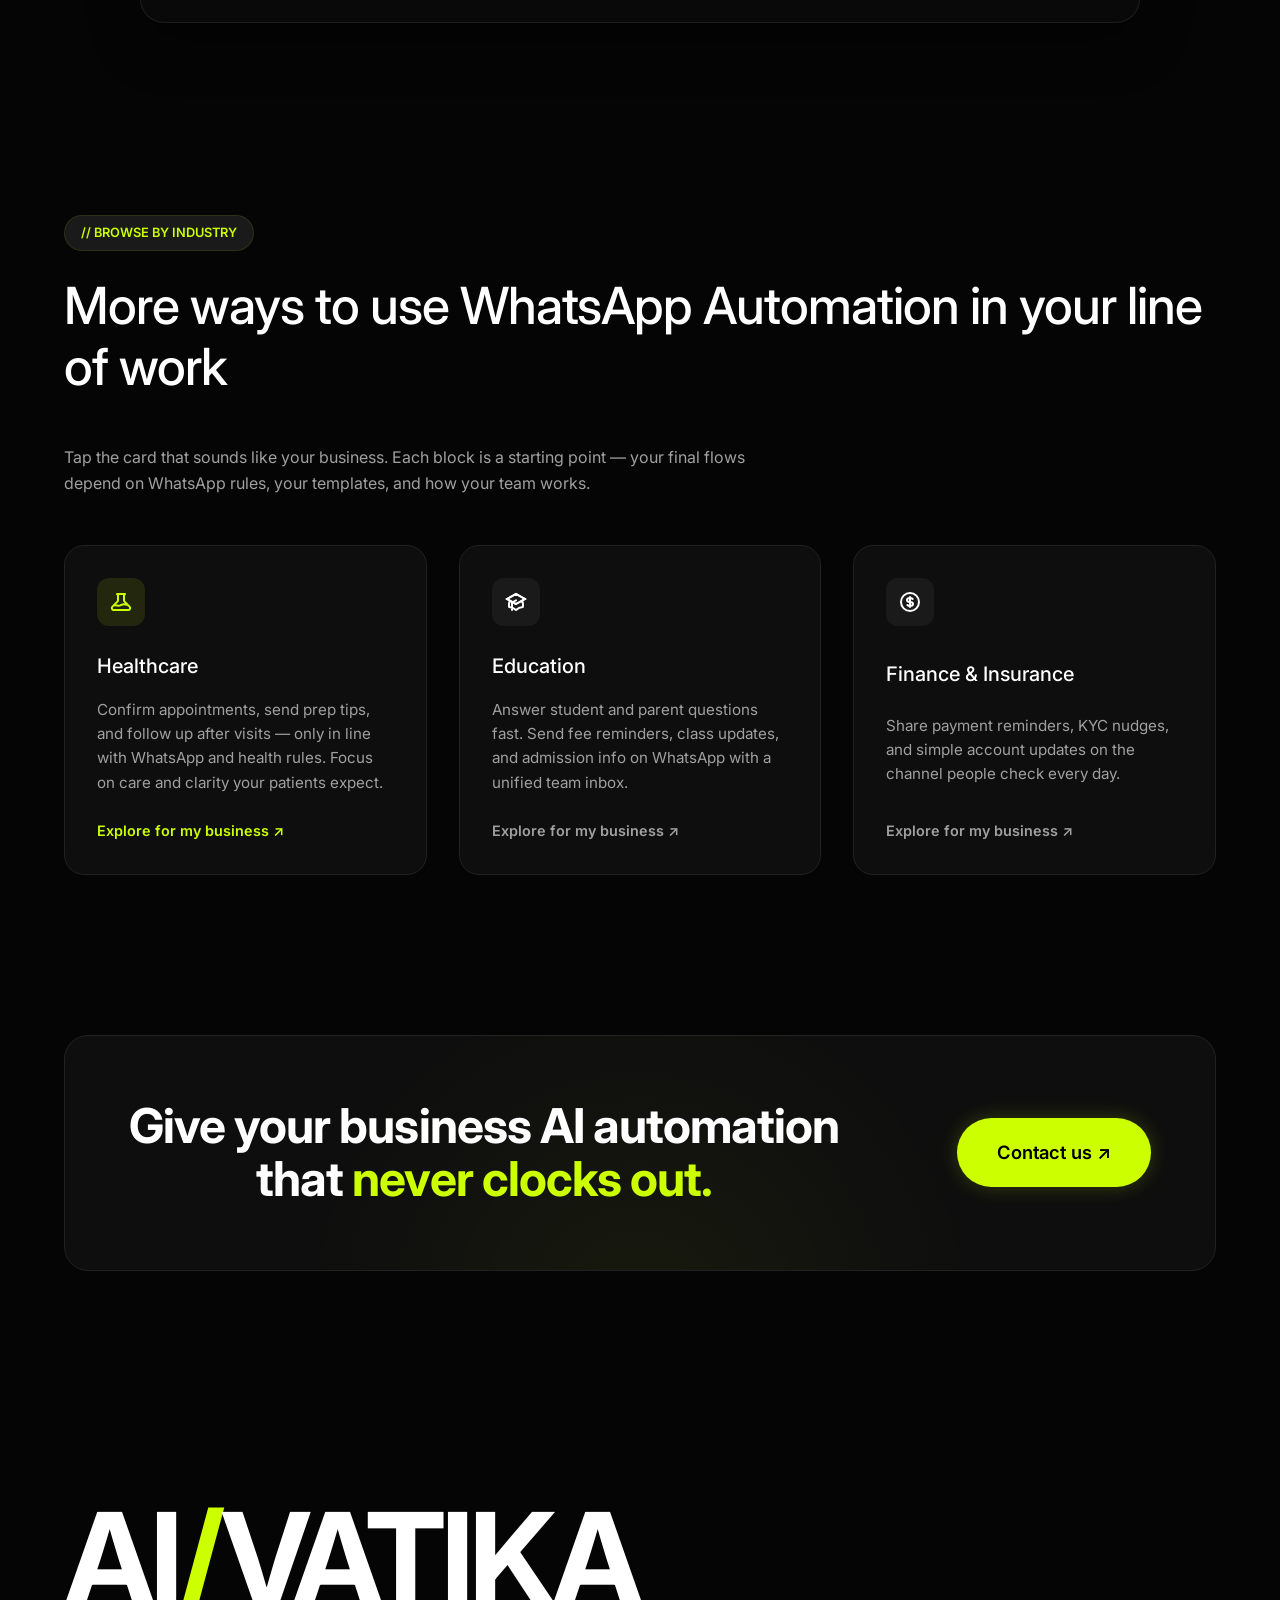
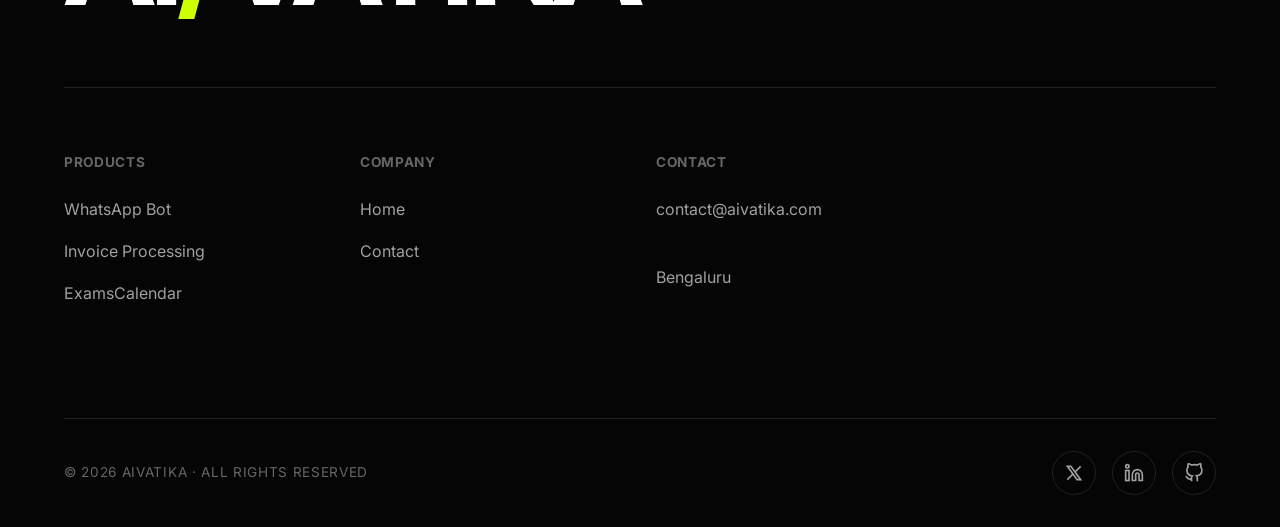
==== commit f8d055b0: "Remove solutions.html page and purge all Solutions links from navbar and footers" ====
--- a/chat-automation.html
+++ b/chat-automation.html
@@ -185,8 +185,6 @@
 
           </div>
 
-          <a href="solutions.html">Solutions</a>
-
           <a href="contact.html">Contact</a>
 
         </nav>
@@ -297,16 +295,8 @@
                 <a href="https://examscalendar.com/" target="_blank">ExamsCalendar</a>
             </div>
             <div class="footer-col">
-                <h4>SOLUTIONS</h4>
-                <a href="solutions.html">Customer Support</a>
-                <a href="solutions.html">Sales & Growth</a>
-                <a href="solutions.html">Operations</a>
-                <a href="solutions.html">Healthcare</a>
-            </div>
-            <div class="footer-col">
                 <h4>COMPANY</h4>
                 <a href="index.html">Home</a>
-                <a href="solutions.html">Solutions</a>
                 <a href="contact.html">Contact</a>
             </div>
             <div class="footer-col">
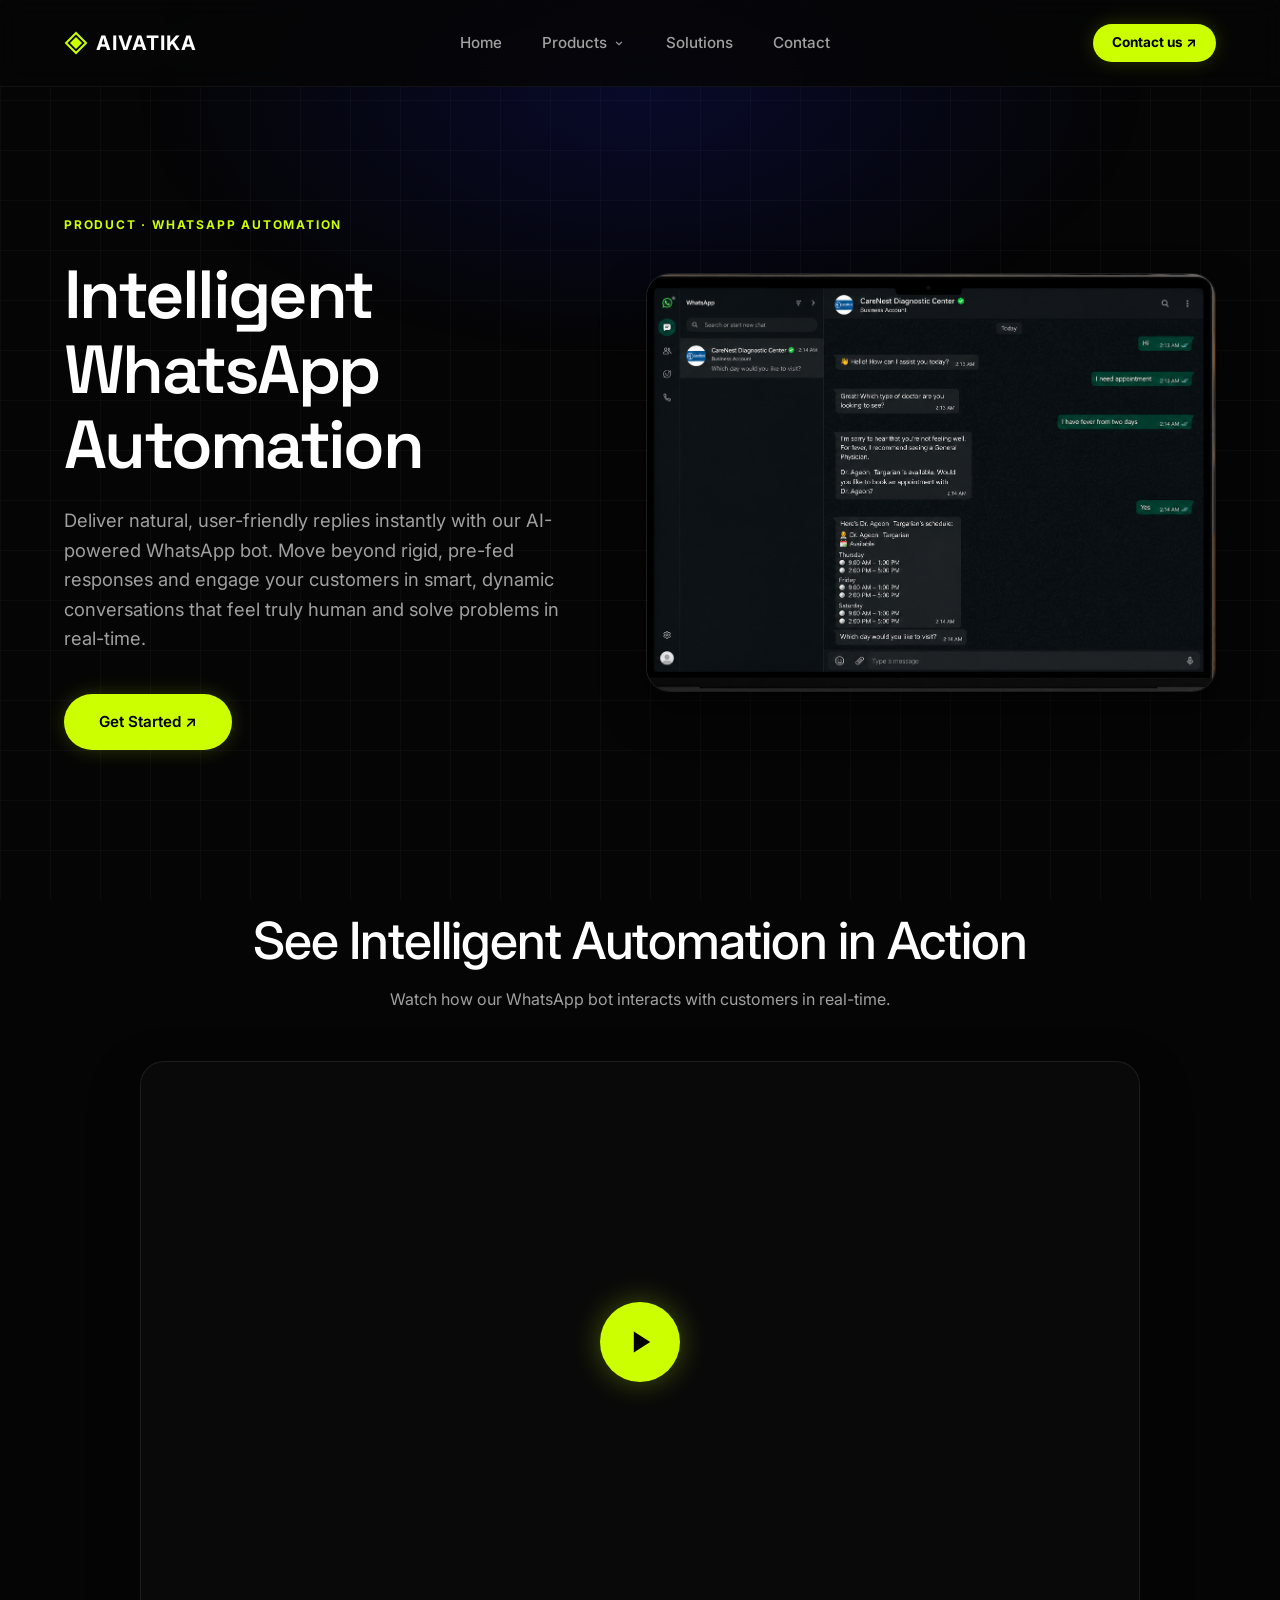
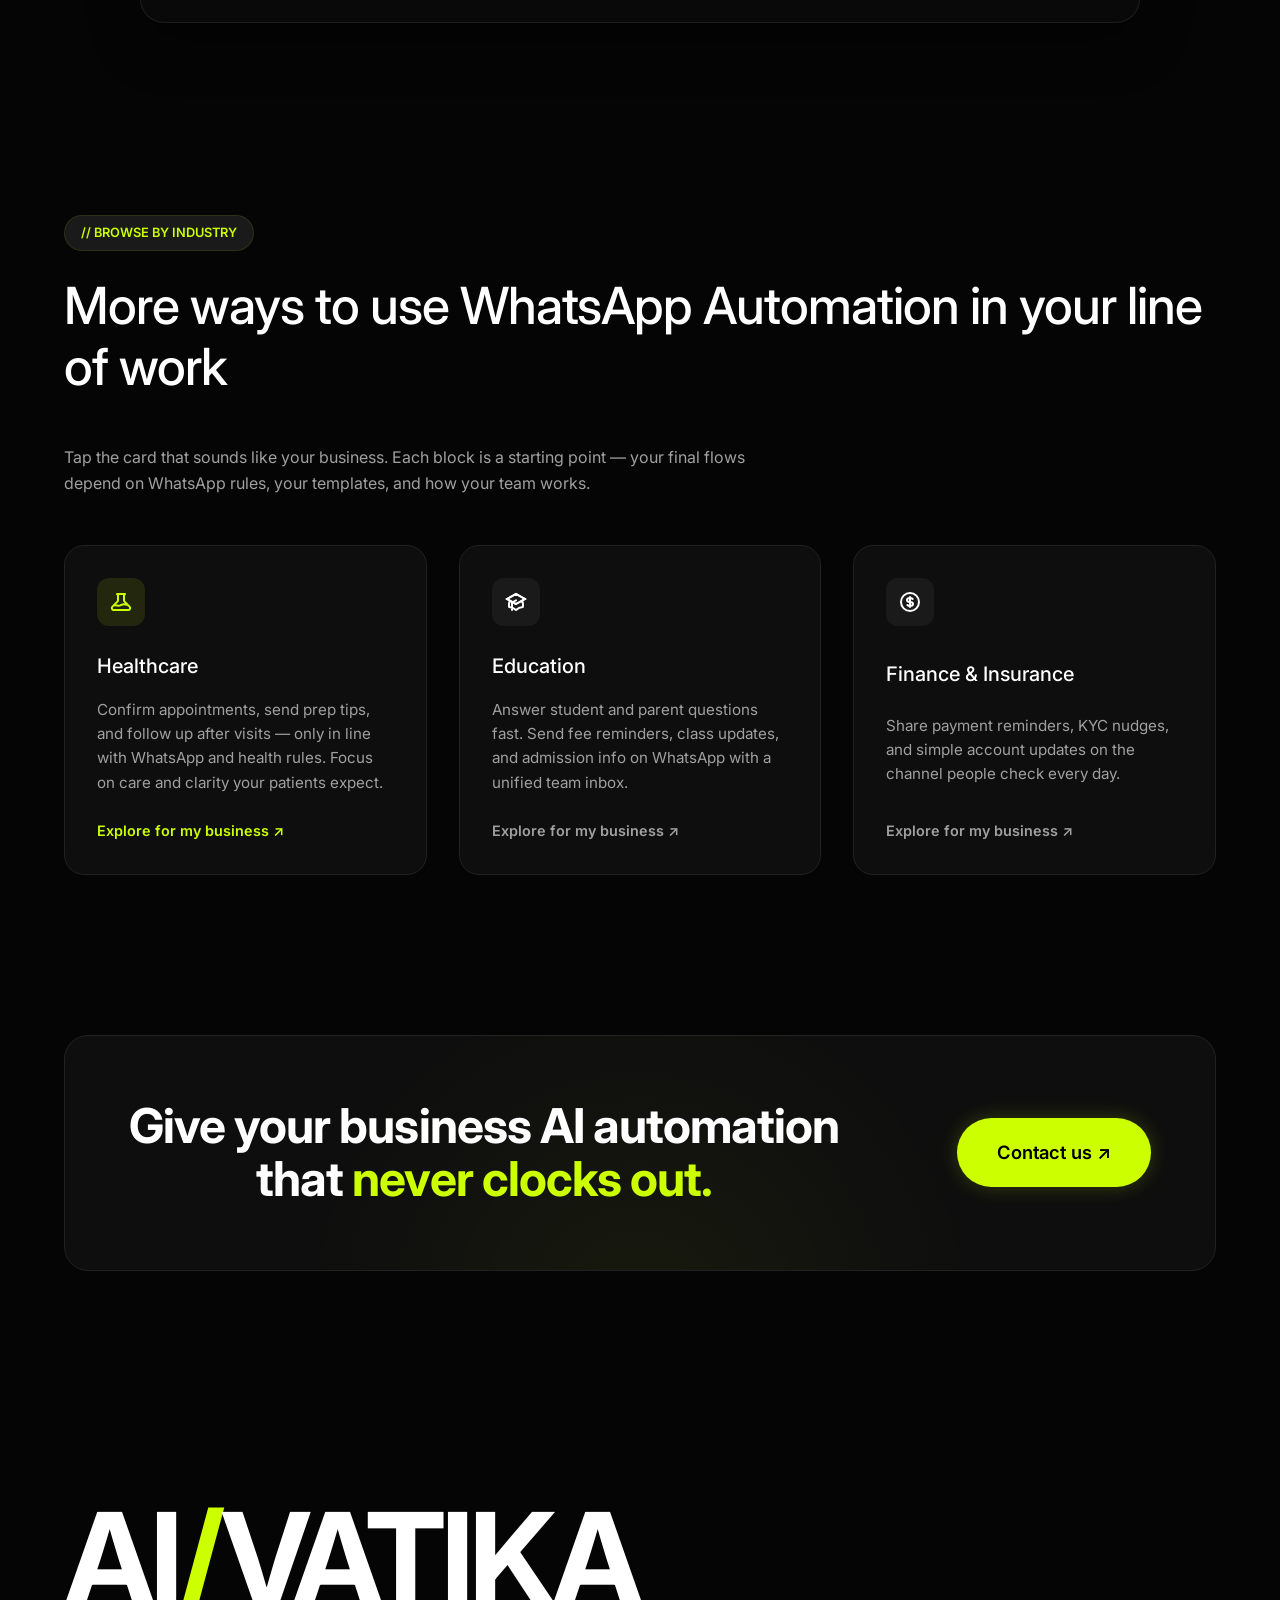
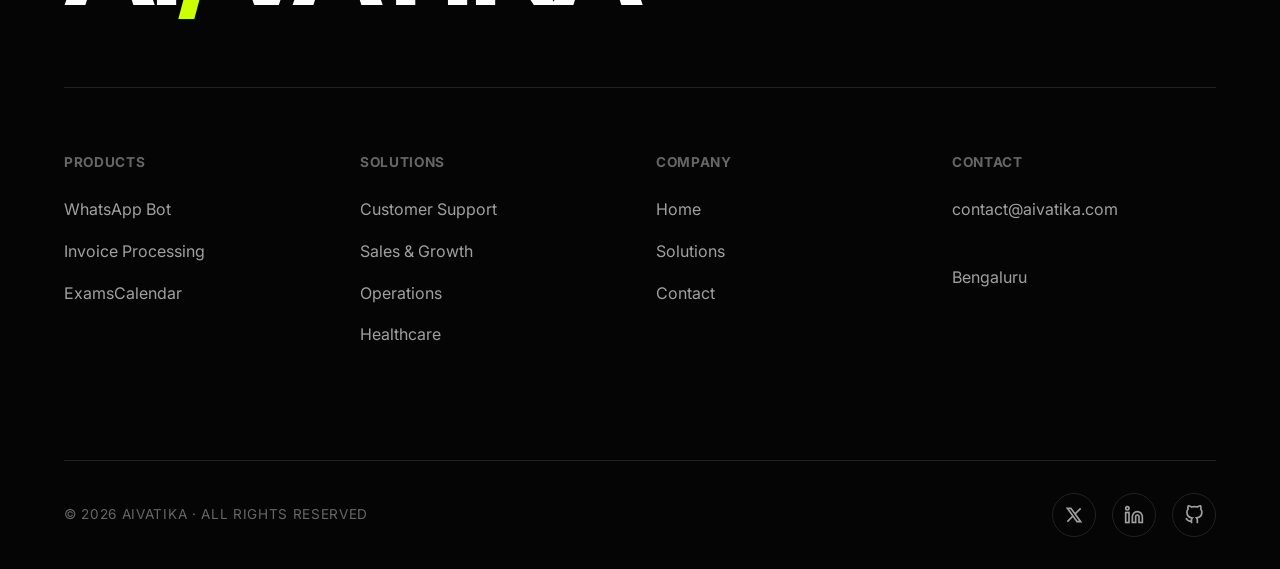
==== commit b5ff59f8: "Revert "Remove solutions.html page and purge all Solutions links from navbar and footers" This rever" ====
--- a/chat-automation.html
+++ b/chat-automation.html
@@ -185,6 +185,8 @@
 
           </div>
 
+          <a href="solutions.html">Solutions</a>
+
           <a href="contact.html">Contact</a>
 
         </nav>
@@ -295,8 +297,16 @@
                 <a href="https://examscalendar.com/" target="_blank">ExamsCalendar</a>
             </div>
             <div class="footer-col">
+                <h4>SOLUTIONS</h4>
+                <a href="solutions.html">Customer Support</a>
+                <a href="solutions.html">Sales & Growth</a>
+                <a href="solutions.html">Operations</a>
+                <a href="solutions.html">Healthcare</a>
+            </div>
+            <div class="footer-col">
                 <h4>COMPANY</h4>
                 <a href="index.html">Home</a>
+                <a href="solutions.html">Solutions</a>
                 <a href="contact.html">Contact</a>
             </div>
             <div class="footer-col">
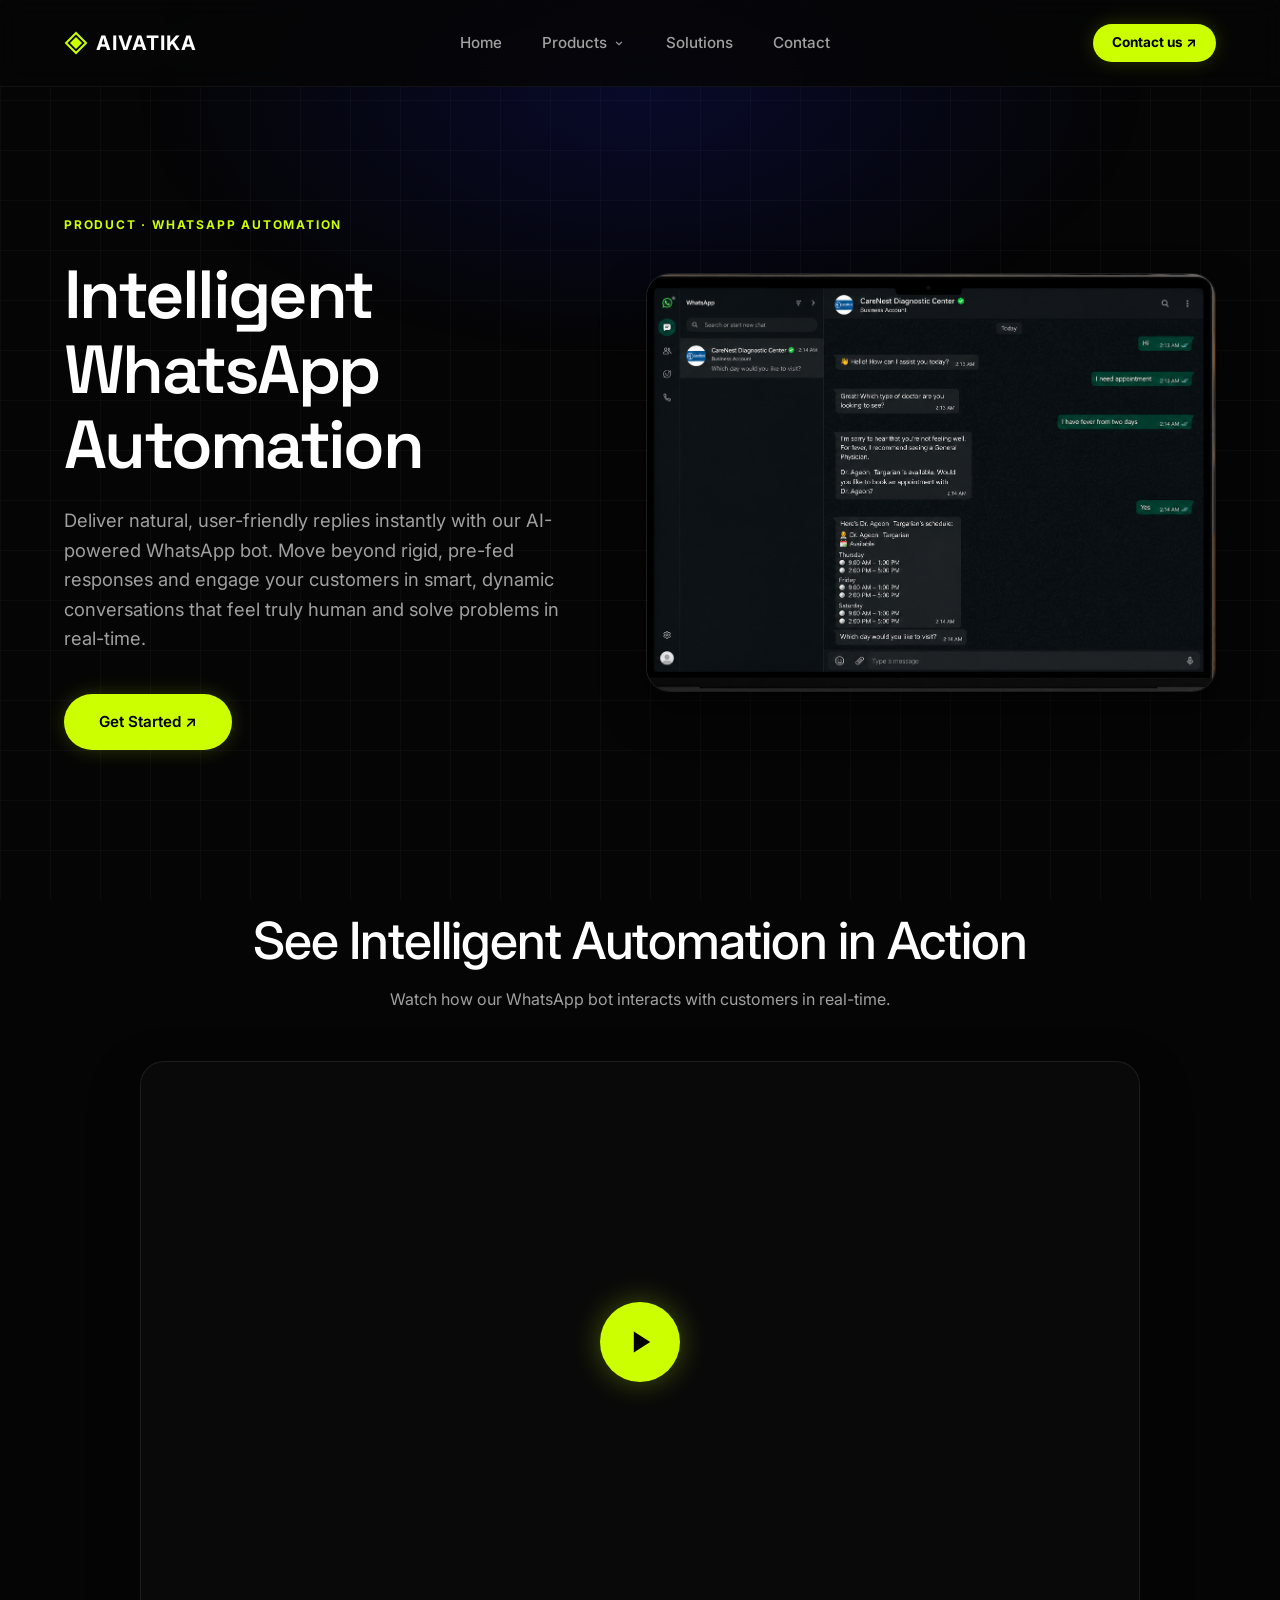
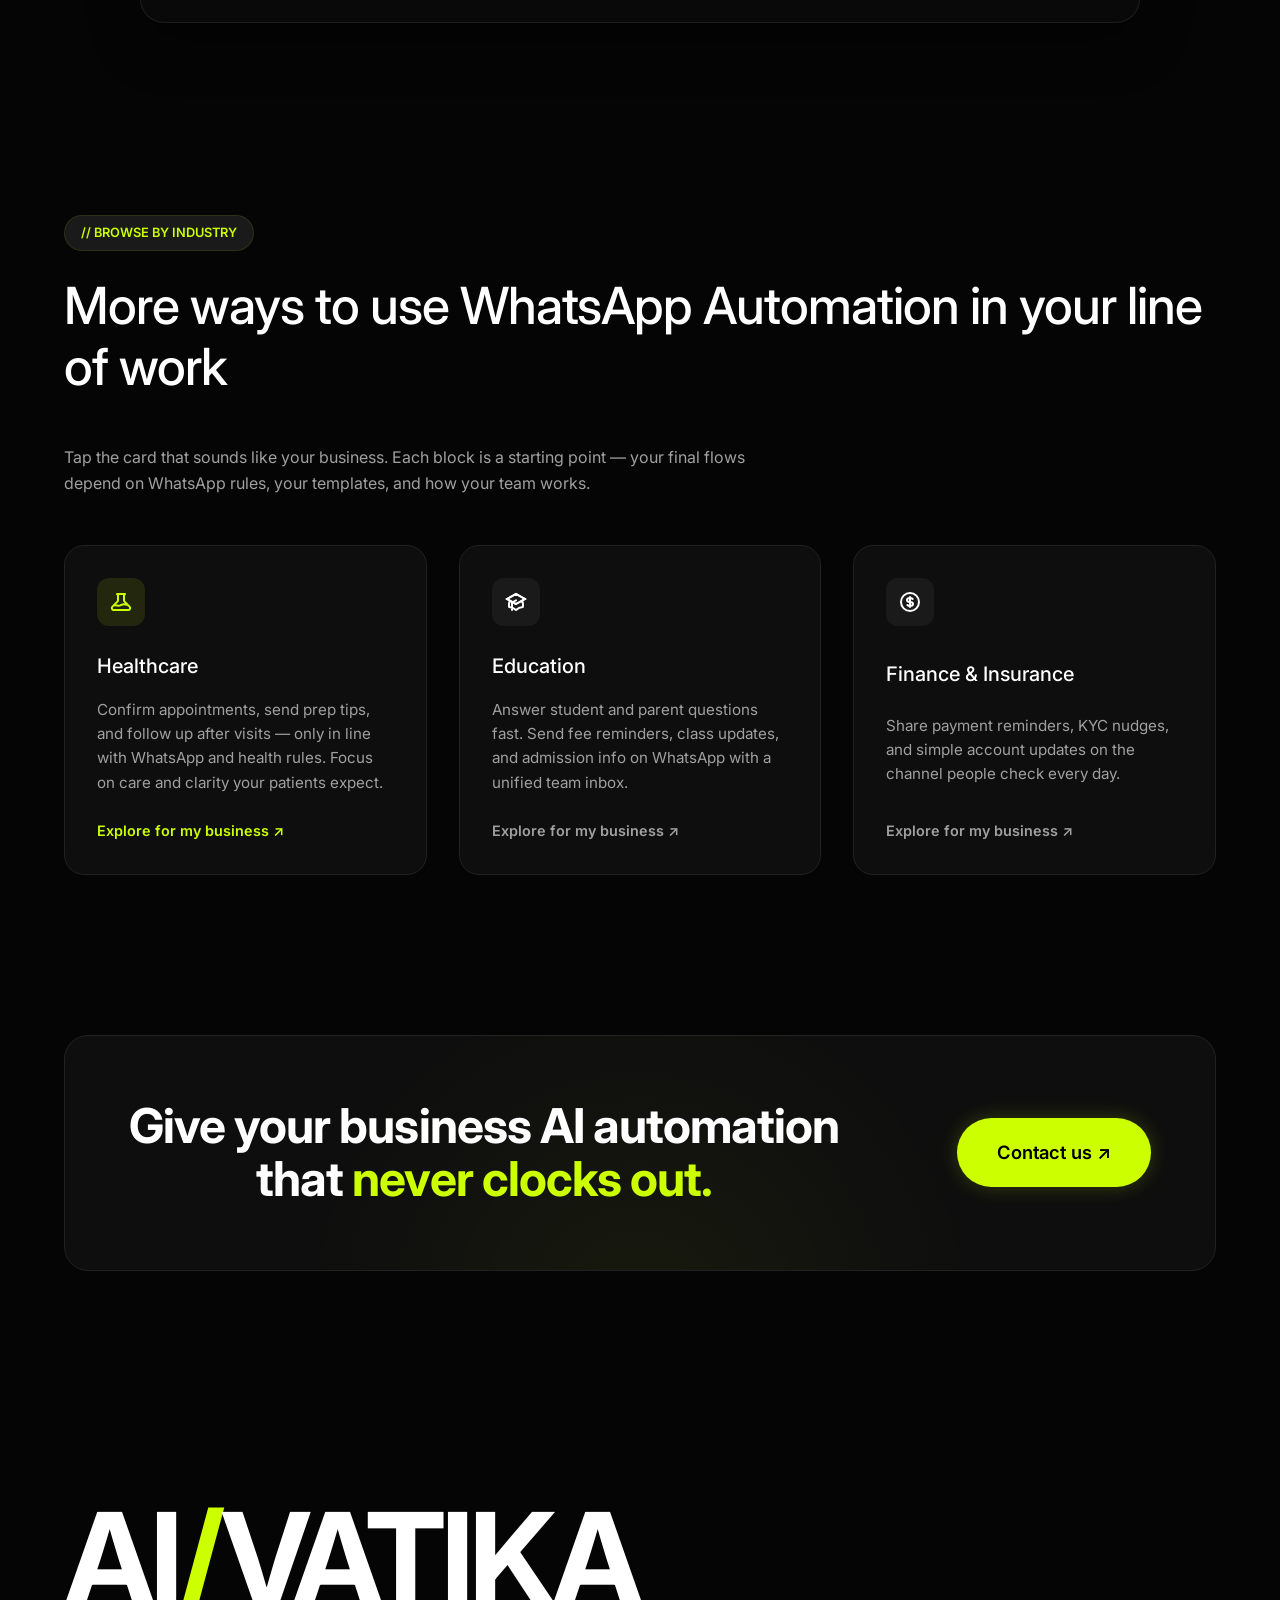
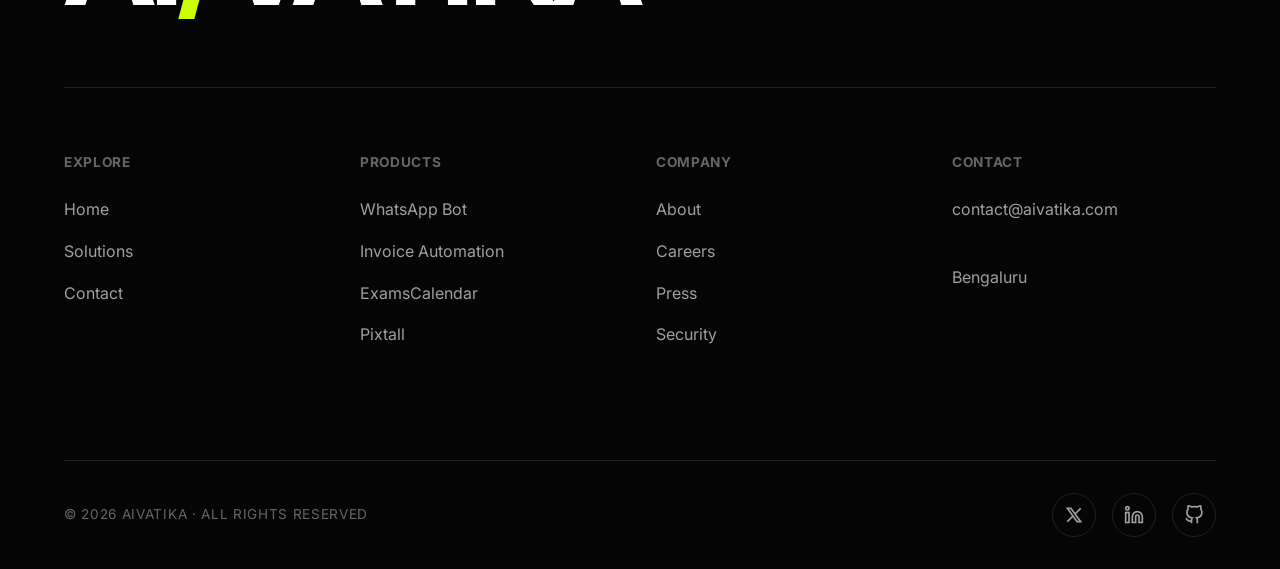
==== commit 5dd575ff: "Standardize footer across all site pages" ====
--- a/chat-automation.html
+++ b/chat-automation.html
@@ -291,23 +291,24 @@
 
         <div class="footer-middle">
             <div class="footer-col">
-                <h4>PRODUCTS</h4>
-                <a href="chat-automation.html">WhatsApp Bot</a>
-                <a href="invoice-automation.html">Invoice Processing</a>
-                <a href="https://examscalendar.com/" target="_blank">ExamsCalendar</a>
-            </div>
-            <div class="footer-col">
-                <h4>SOLUTIONS</h4>
-                <a href="solutions.html">Customer Support</a>
-                <a href="solutions.html">Sales & Growth</a>
-                <a href="solutions.html">Operations</a>
-                <a href="solutions.html">Healthcare</a>
-            </div>
-            <div class="footer-col">
-                <h4>COMPANY</h4>
+                <h4>EXPLORE</h4>
                 <a href="index.html">Home</a>
                 <a href="solutions.html">Solutions</a>
                 <a href="contact.html">Contact</a>
+            </div>
+            <div class="footer-col">
+                <h4>PRODUCTS</h4>
+                <a href="chat-automation.html">WhatsApp Bot</a>
+                <a href="invoice-automation.html">Invoice Automation</a>
+                <a href="https://examscalendar.com/" target="_blank" rel="noopener noreferrer">ExamsCalendar</a>
+                <a href="contact.html">Pixtall</a>
+            </div>
+            <div class="footer-col">
+                <h4>COMPANY</h4>
+                <a href="index.html">About</a>
+                <a href="contact.html">Careers</a>
+                <a href="contact.html">Press</a>
+                <a href="contact.html">Security</a>
             </div>
             <div class="footer-col">
                 <h4>CONTACT</h4>
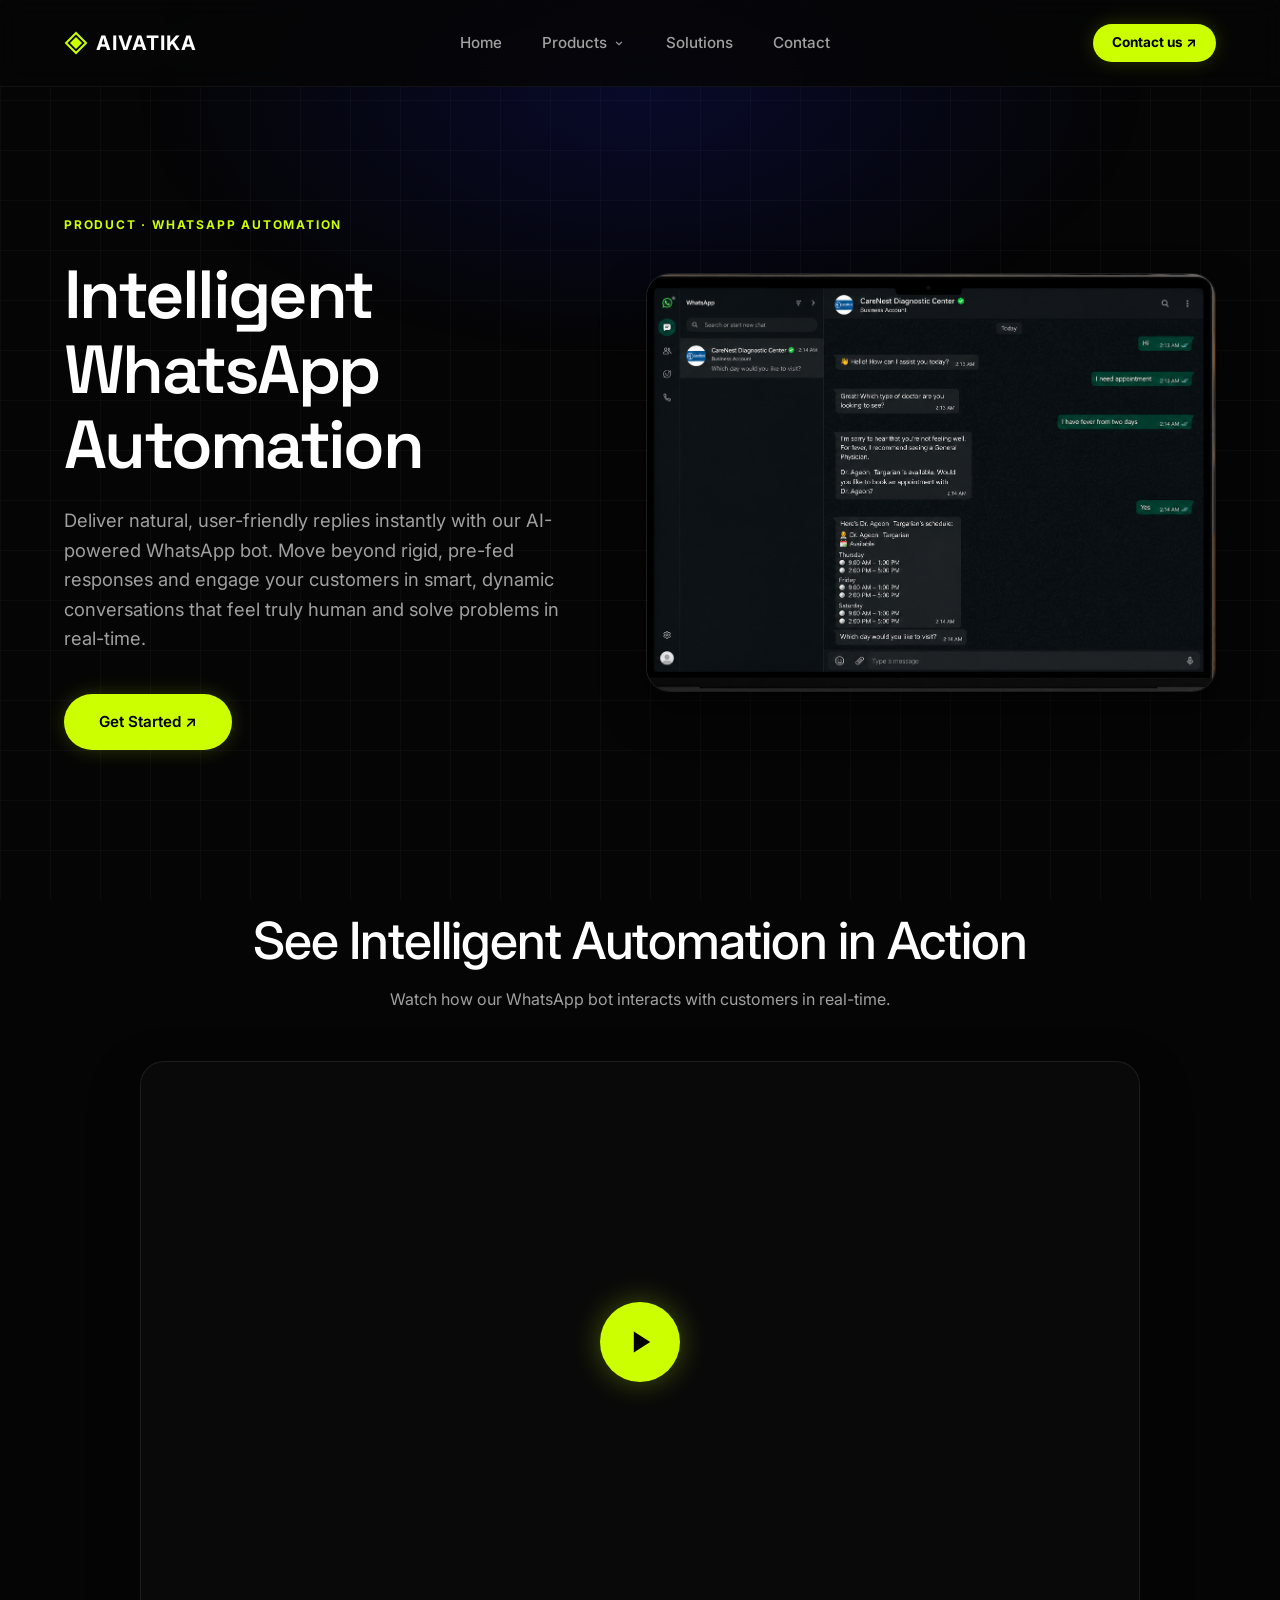
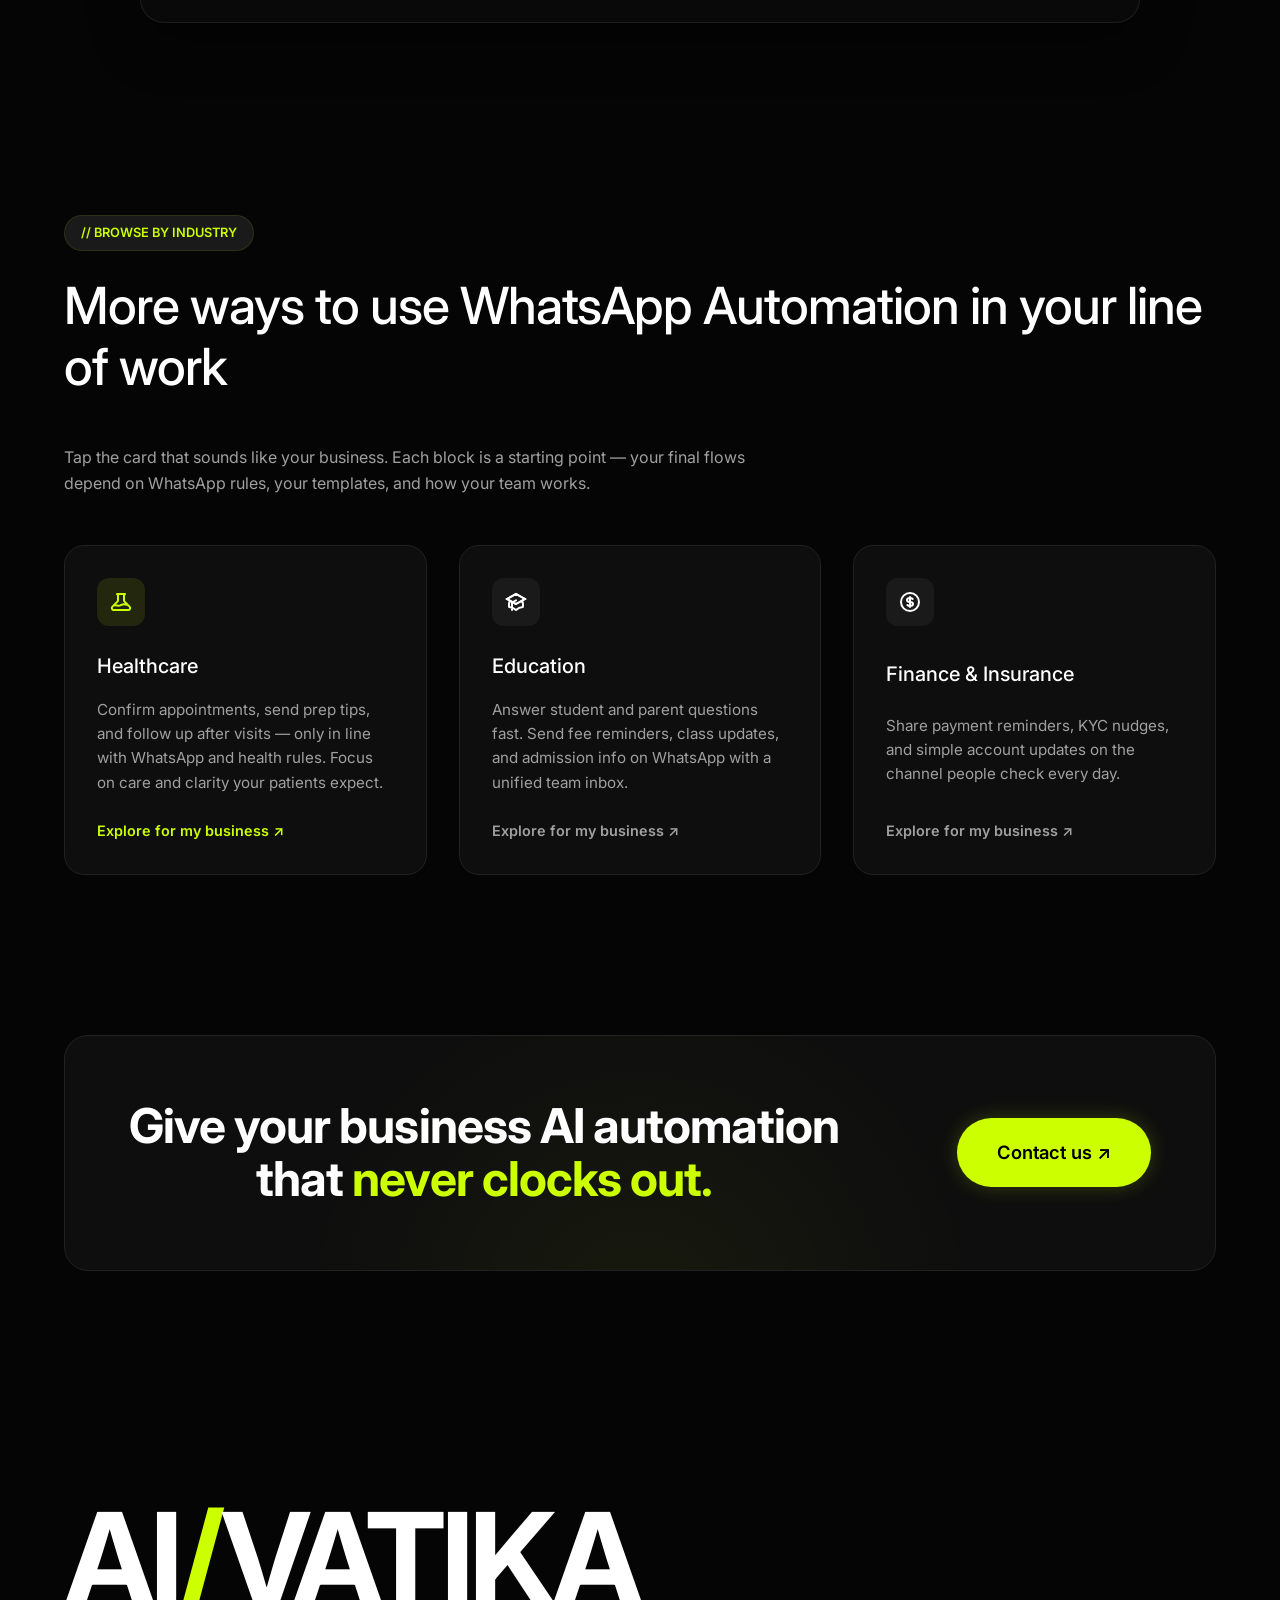
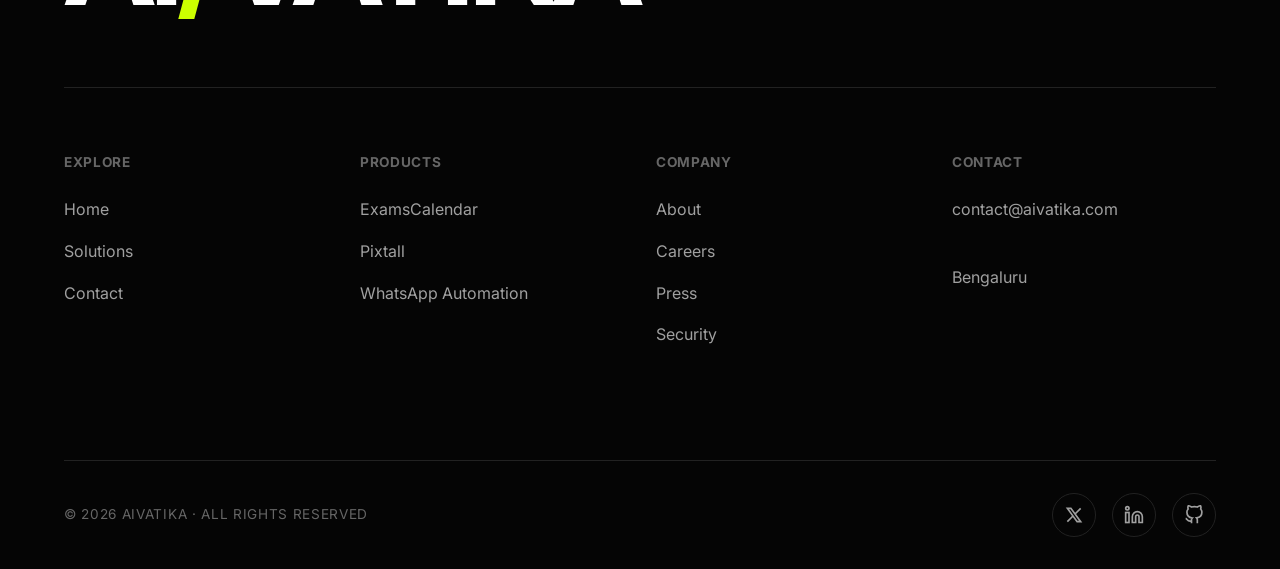
==== commit b86646f9: "Update footer PRODUCTS list to ExamsCalendar, Pixtall, and WhatsApp Automation" ====
--- a/chat-automation.html
+++ b/chat-automation.html
@@ -298,10 +298,9 @@
             </div>
             <div class="footer-col">
                 <h4>PRODUCTS</h4>
-                <a href="chat-automation.html">WhatsApp Bot</a>
-                <a href="invoice-automation.html">Invoice Automation</a>
                 <a href="https://examscalendar.com/" target="_blank" rel="noopener noreferrer">ExamsCalendar</a>
                 <a href="contact.html">Pixtall</a>
+                <a href="chat-automation.html">WhatsApp Automation</a>
             </div>
             <div class="footer-col">
                 <h4>COMPANY</h4>
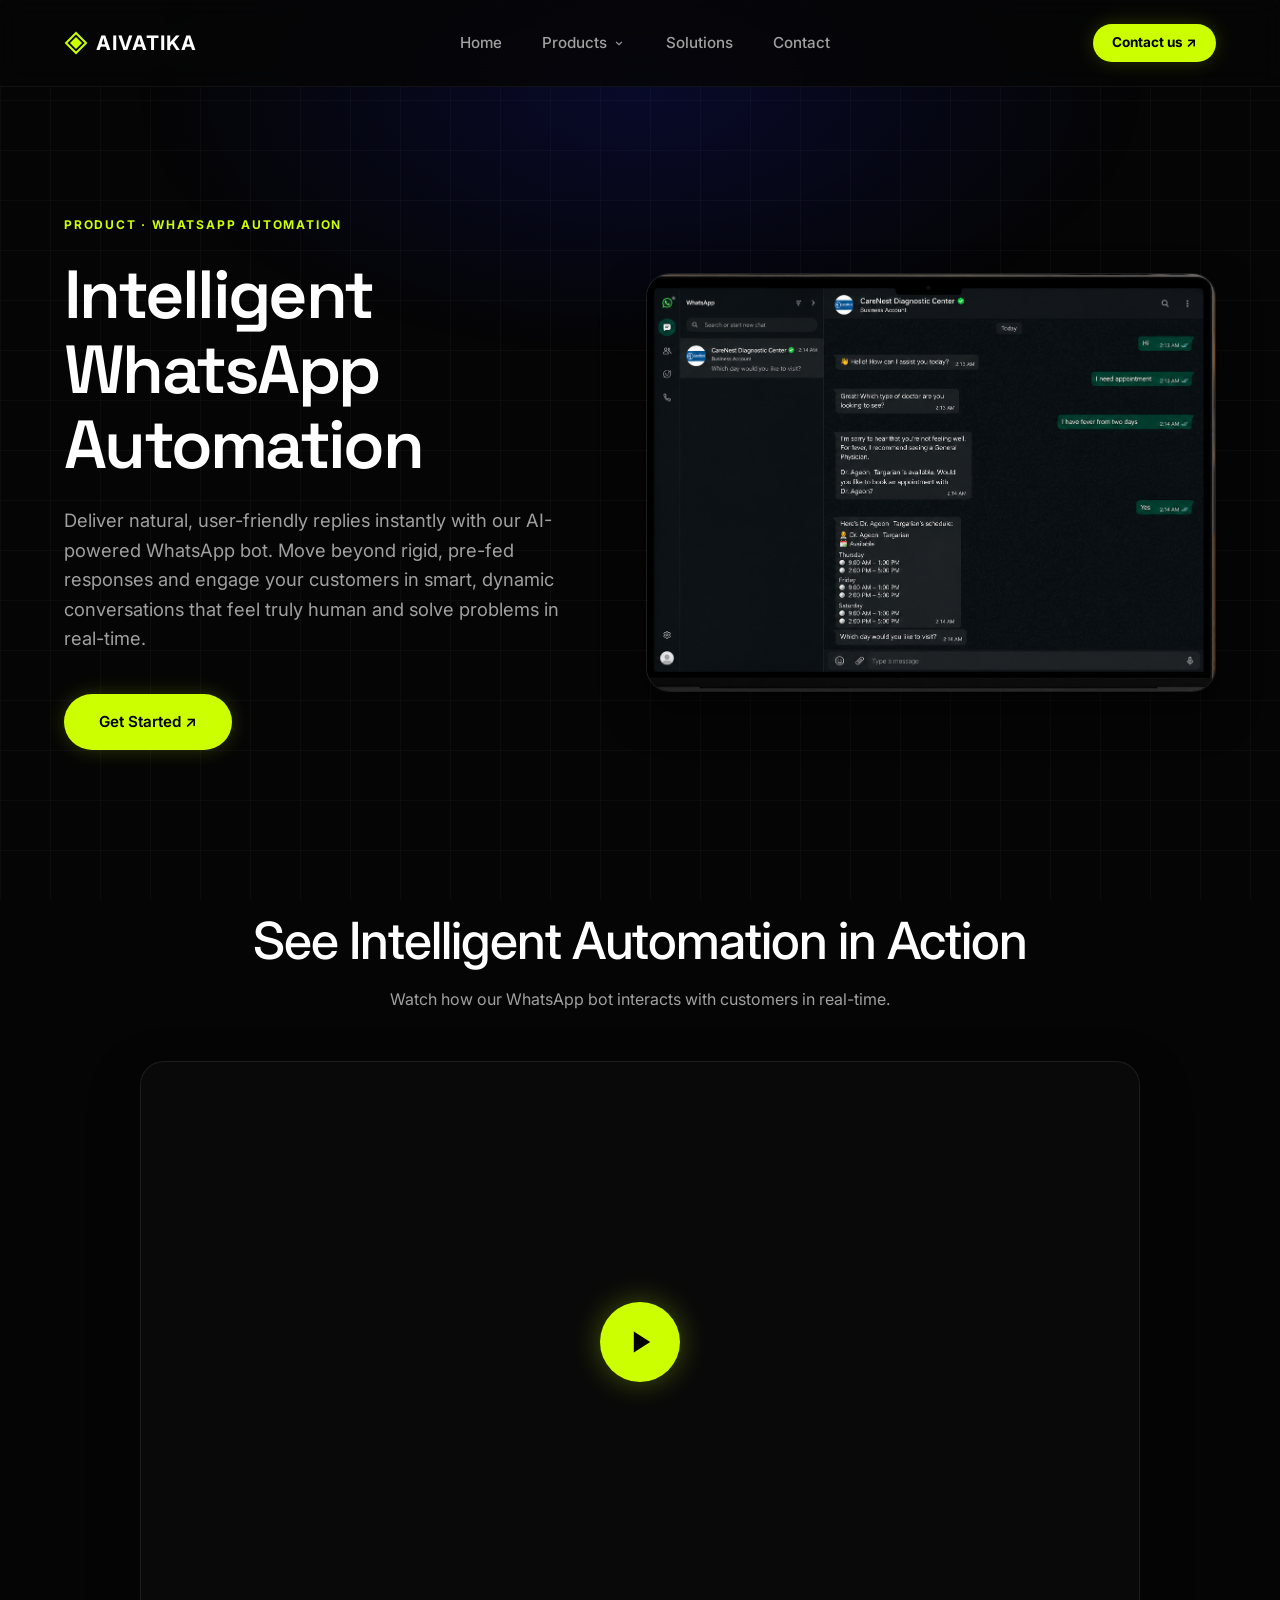
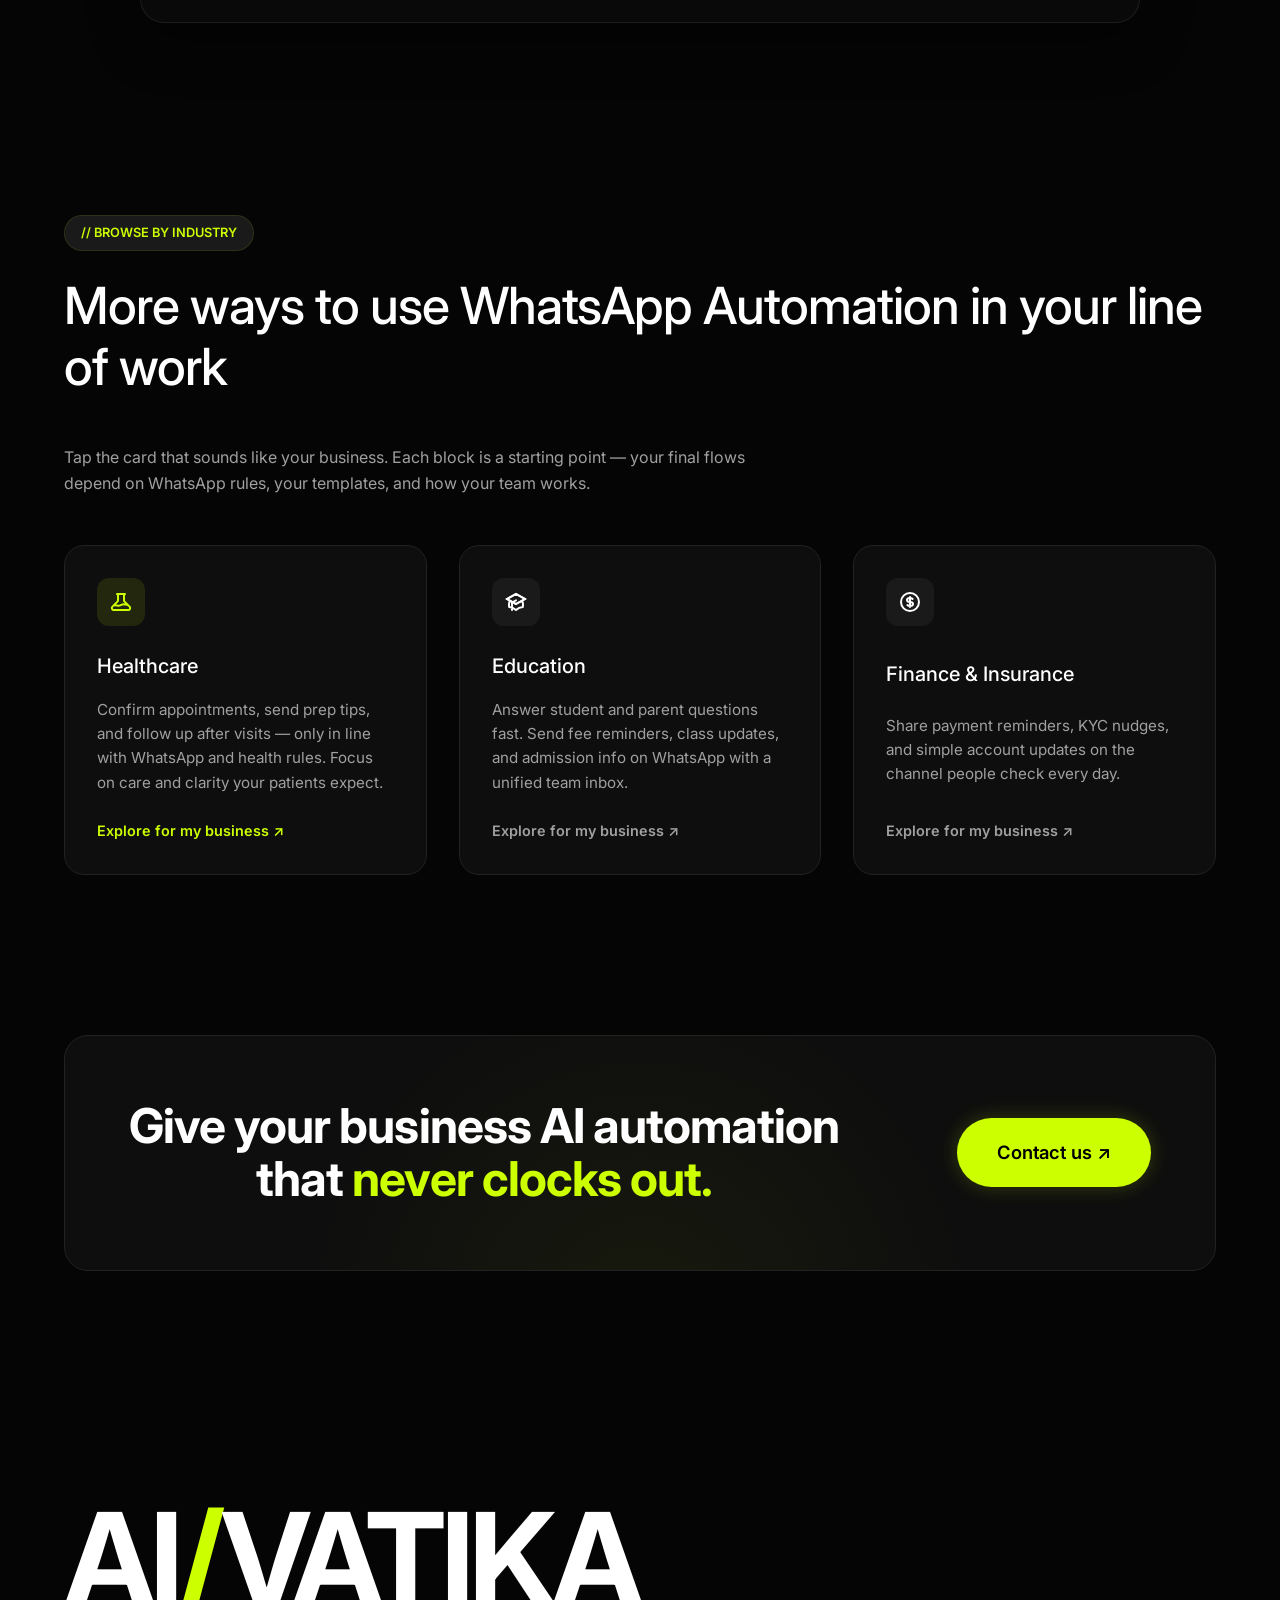
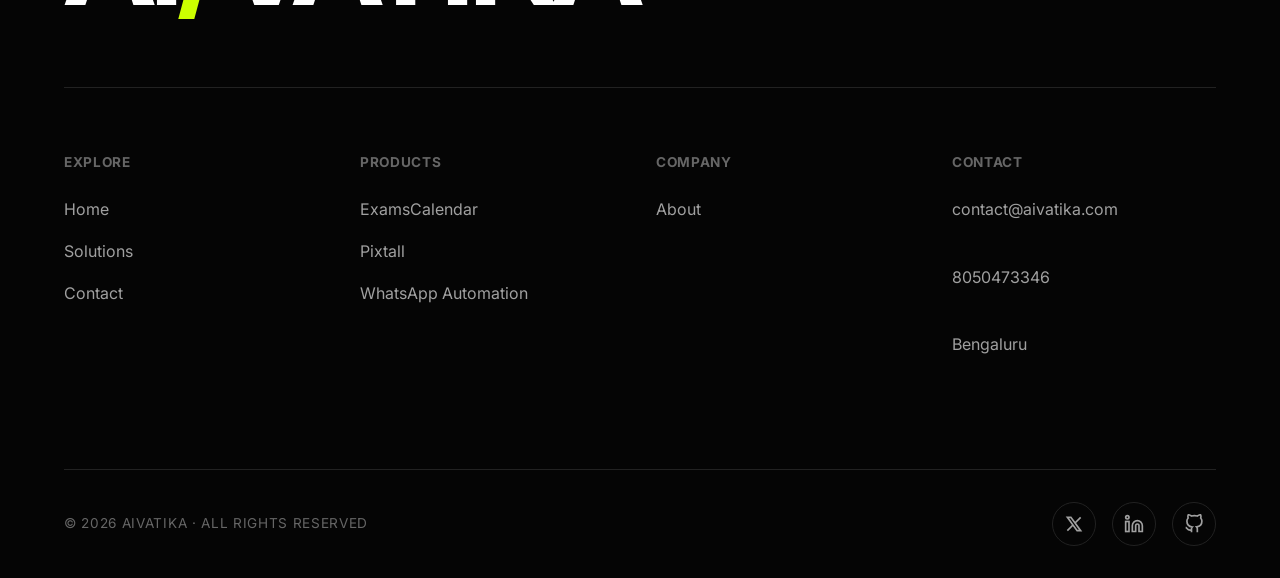
==== commit 3f025836: "Update COMPANY column to only About and add phone 8050473346 to CONTACT column across all footers" ====
--- a/chat-automation.html
+++ b/chat-automation.html
@@ -305,13 +305,12 @@
             <div class="footer-col">
                 <h4>COMPANY</h4>
                 <a href="index.html">About</a>
-                <a href="contact.html">Careers</a>
-                <a href="contact.html">Press</a>
-                <a href="contact.html">Security</a>
             </div>
             <div class="footer-col">
                 <h4>CONTACT</h4>
                 <a href="mailto:contact@aivatika.com">contact@aivatika.com</a>
+                <br>
+                <a href="tel:8050473346">8050473346</a>
                 <br>
                 <span>Bengaluru</span>
             </div>
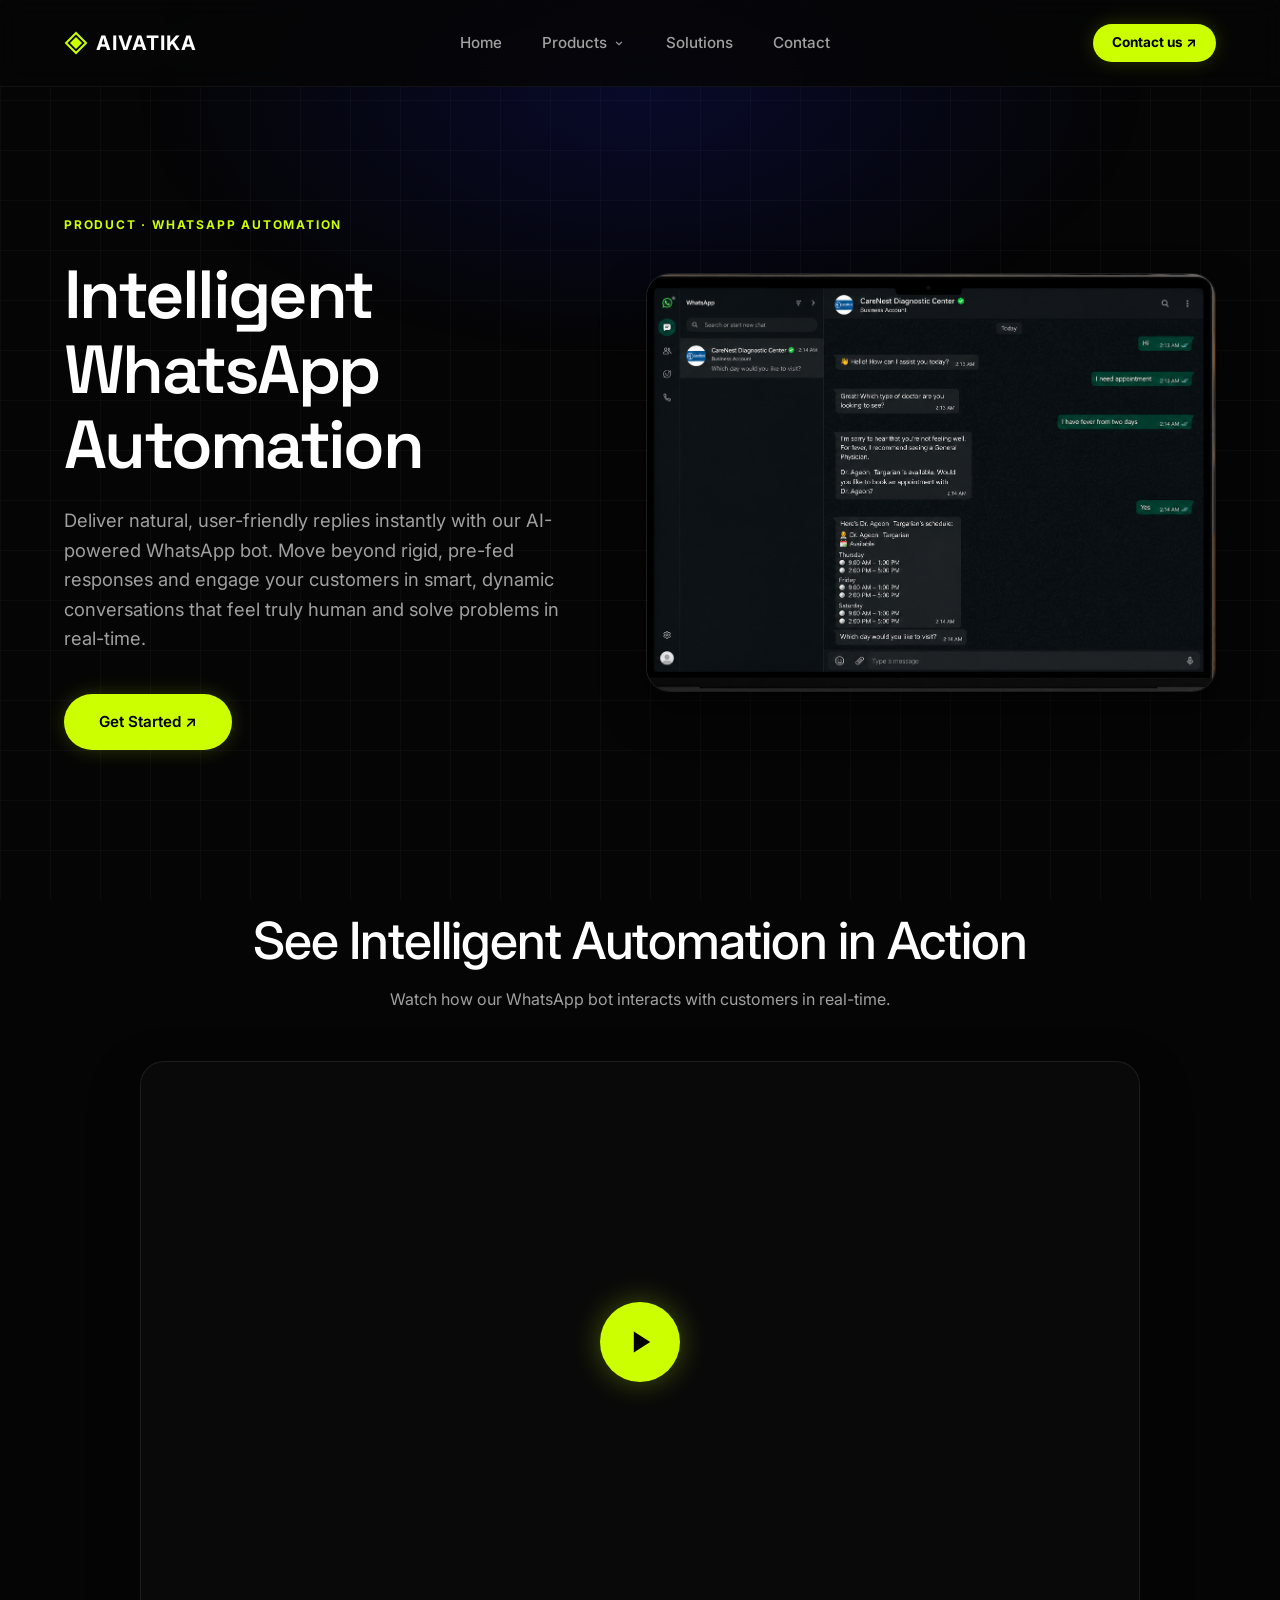
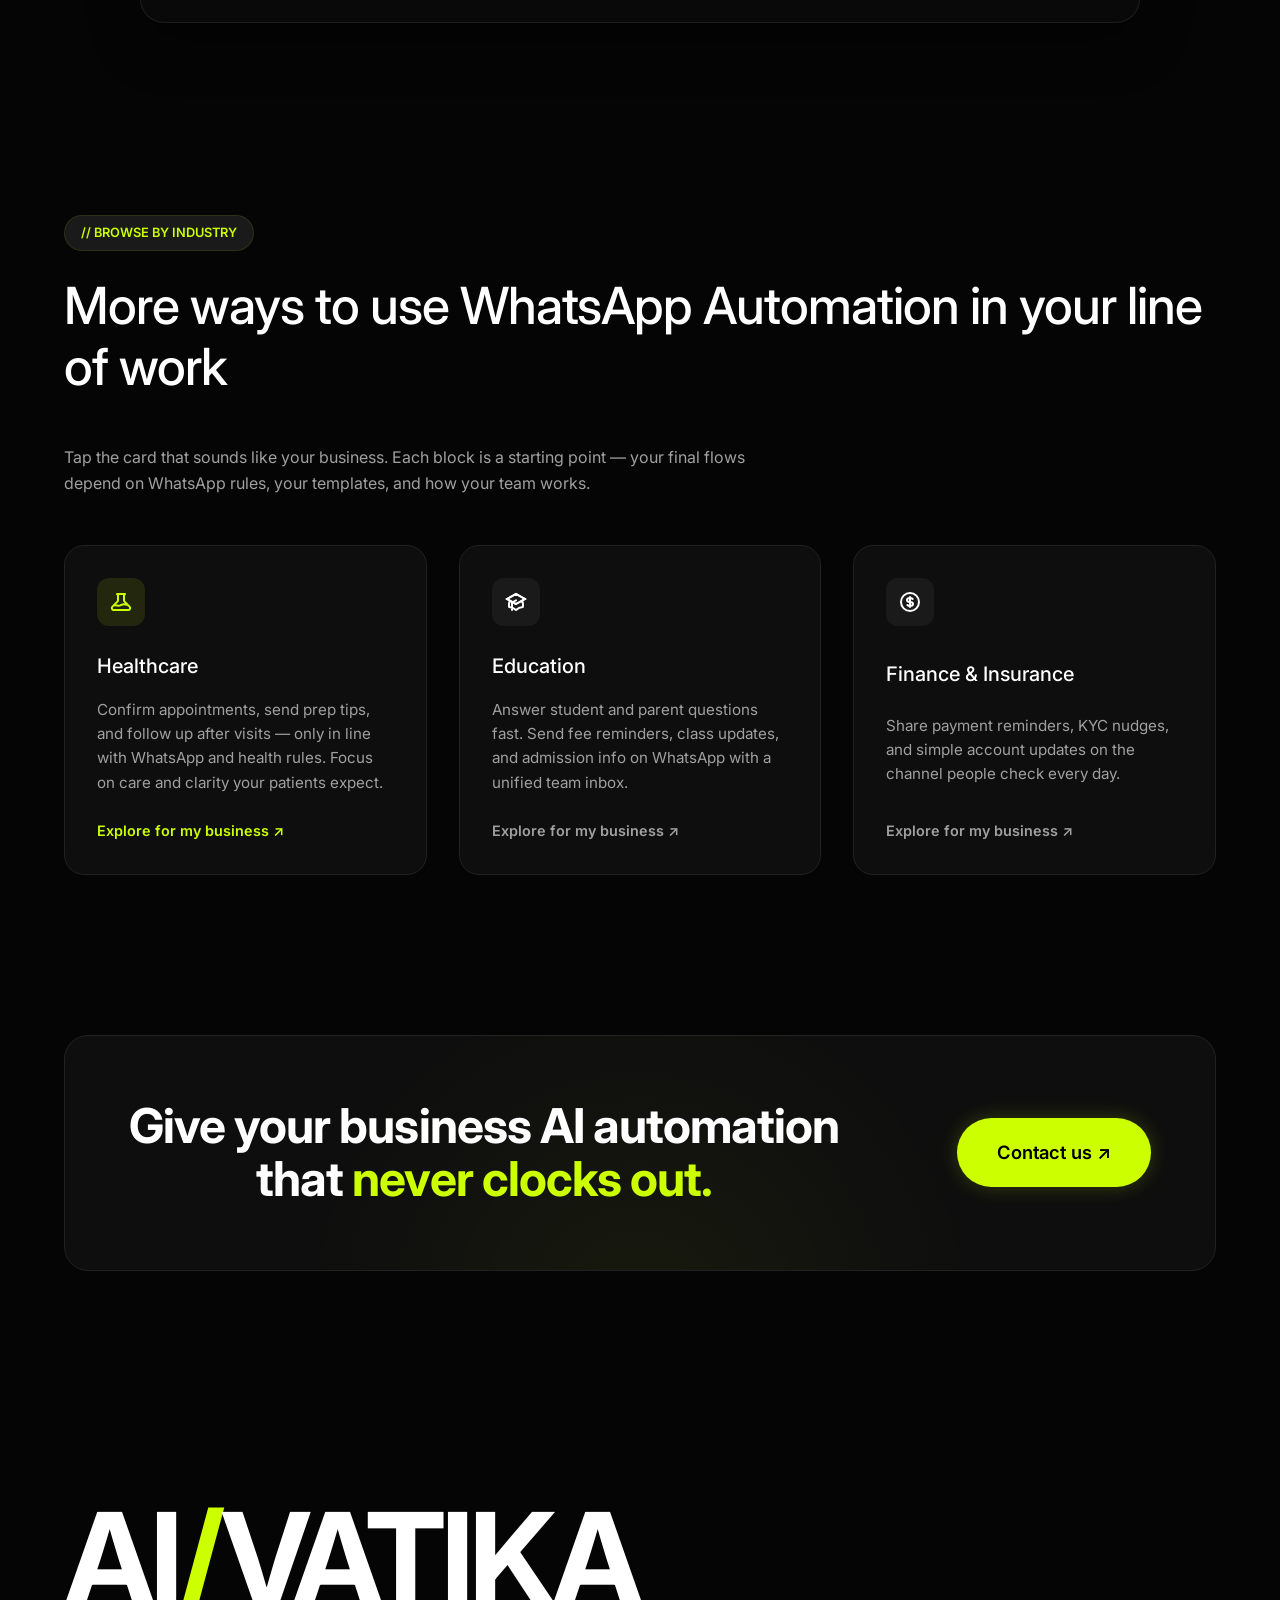
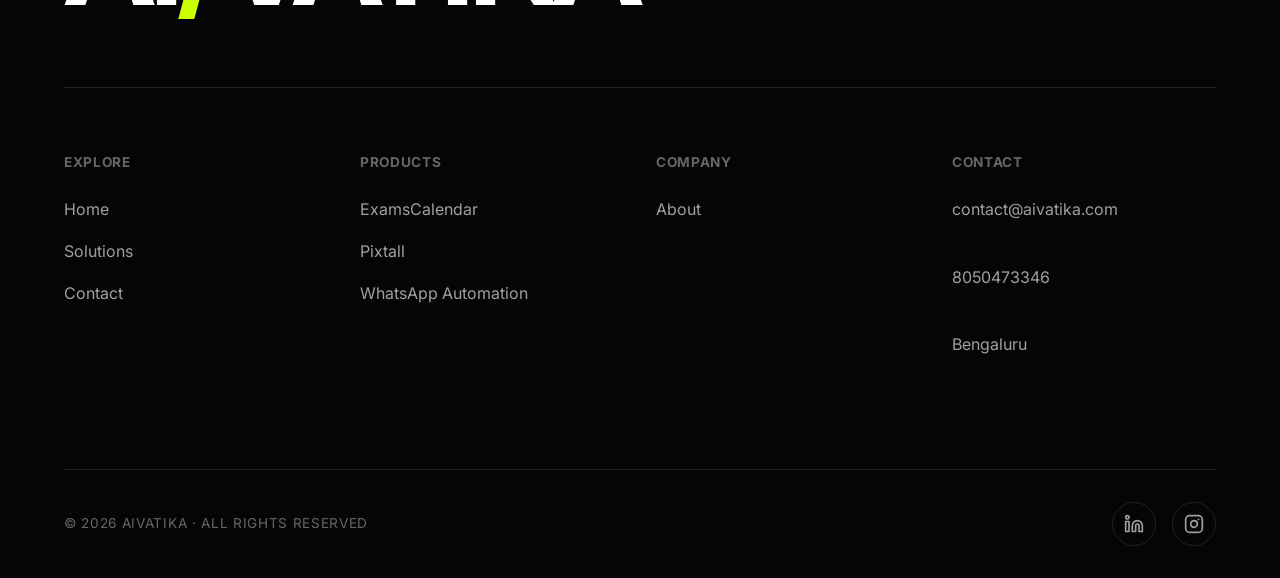
==== commit a46d1349: "Update footer social icons to only LinkedIn and Instagram across all pages" ====
--- a/chat-automation.html
+++ b/chat-automation.html
@@ -319,14 +319,13 @@
         <div class="footer-bottom">
             <div class="copyright">© 2026 AIVATIKA · ALL RIGHTS RESERVED</div>
             <div class="socials">
-                <a href="#" class="social-icon">
-                    <svg width="20" height="20" viewBox="0 0 24 24" fill="none" stroke="currentColor" stroke-width="2"><path d="M4 4l11.733 16h4.267l-11.733 -16z"></path><path d="M4 20l6.768 -6.768m2.46 -2.46l6.772 -6.772"></path></svg>
+                <!-- LinkedIn -->
+                <a href="#" class="social-icon" aria-label="LinkedIn">
+                    <svg width="20" height="20" viewBox="0 0 24 24" fill="none" stroke="currentColor" stroke-width="2" stroke-linecap="round" stroke-linejoin="round"><path d="M16 8a6 6 0 0 1 6 6v7h-4v-7a2 2 0 0 0-2-2 2 2 0 0 0-2 2v7h-4v-7a6 6 0 0 1 6-6z"></path><rect x="2" y="9" width="4" height="12"></rect><circle cx="4" cy="4" r="2"></circle></svg>
                 </a>
-                <a href="#" class="social-icon">
-                    <svg width="20" height="20" viewBox="0 0 24 24" fill="none" stroke="currentColor" stroke-width="2"><path d="M16 8a6 6 0 0 1 6 6v7h-4v-7a2 2 0 0 0-2-2 2 2 0 0 0-2 2v7h-4v-7a6 6 0 0 1 6-6z"></path><rect x="2" y="9" width="4" height="12"></rect><circle cx="4" cy="4" r="2"></circle></svg>
-                </a>
-                <a href="#" class="social-icon">
-                    <svg width="20" height="20" viewBox="0 0 24 24" fill="none" stroke="currentColor" stroke-width="2"><path d="M9 19c-5 1.5-5-2.5-7-3m14 6v-3.87a3.37 3.37 0 0 0-.94-2.61c3.14-.35 6.44-1.54 6.44-7A5.44 5.44 0 0 0 20 4.77 5.07 5.07 0 0 0 19.91 1S18.73.65 16 2.48a13.38 13.38 0 0 0-7 0C6.27.65 5.09 1 5.09 1A5.07 5.07 0 0 0 5 4.77a5.44 5.44 0 0 0-1.5 3.78c0 5.42 3.3 6.61 6.44 7A3.37 3.37 0 0 0 9 18.13V22"></path></svg>
+                <!-- Instagram -->
+                <a href="#" class="social-icon" aria-label="Instagram">
+                    <svg width="20" height="20" viewBox="0 0 24 24" fill="none" stroke="currentColor" stroke-width="2" stroke-linecap="round" stroke-linejoin="round"><rect x="2" y="2" width="20" height="20" rx="5" ry="5"></rect><path d="M16 11.37A4 4 0 1 1 12.63 8 4 4 0 0 1 16 11.37z"></path><line x1="17.5" y1="6.5" x2="17.51" y2="6.5"></line></svg>
                 </a>
             </div>
         </div>
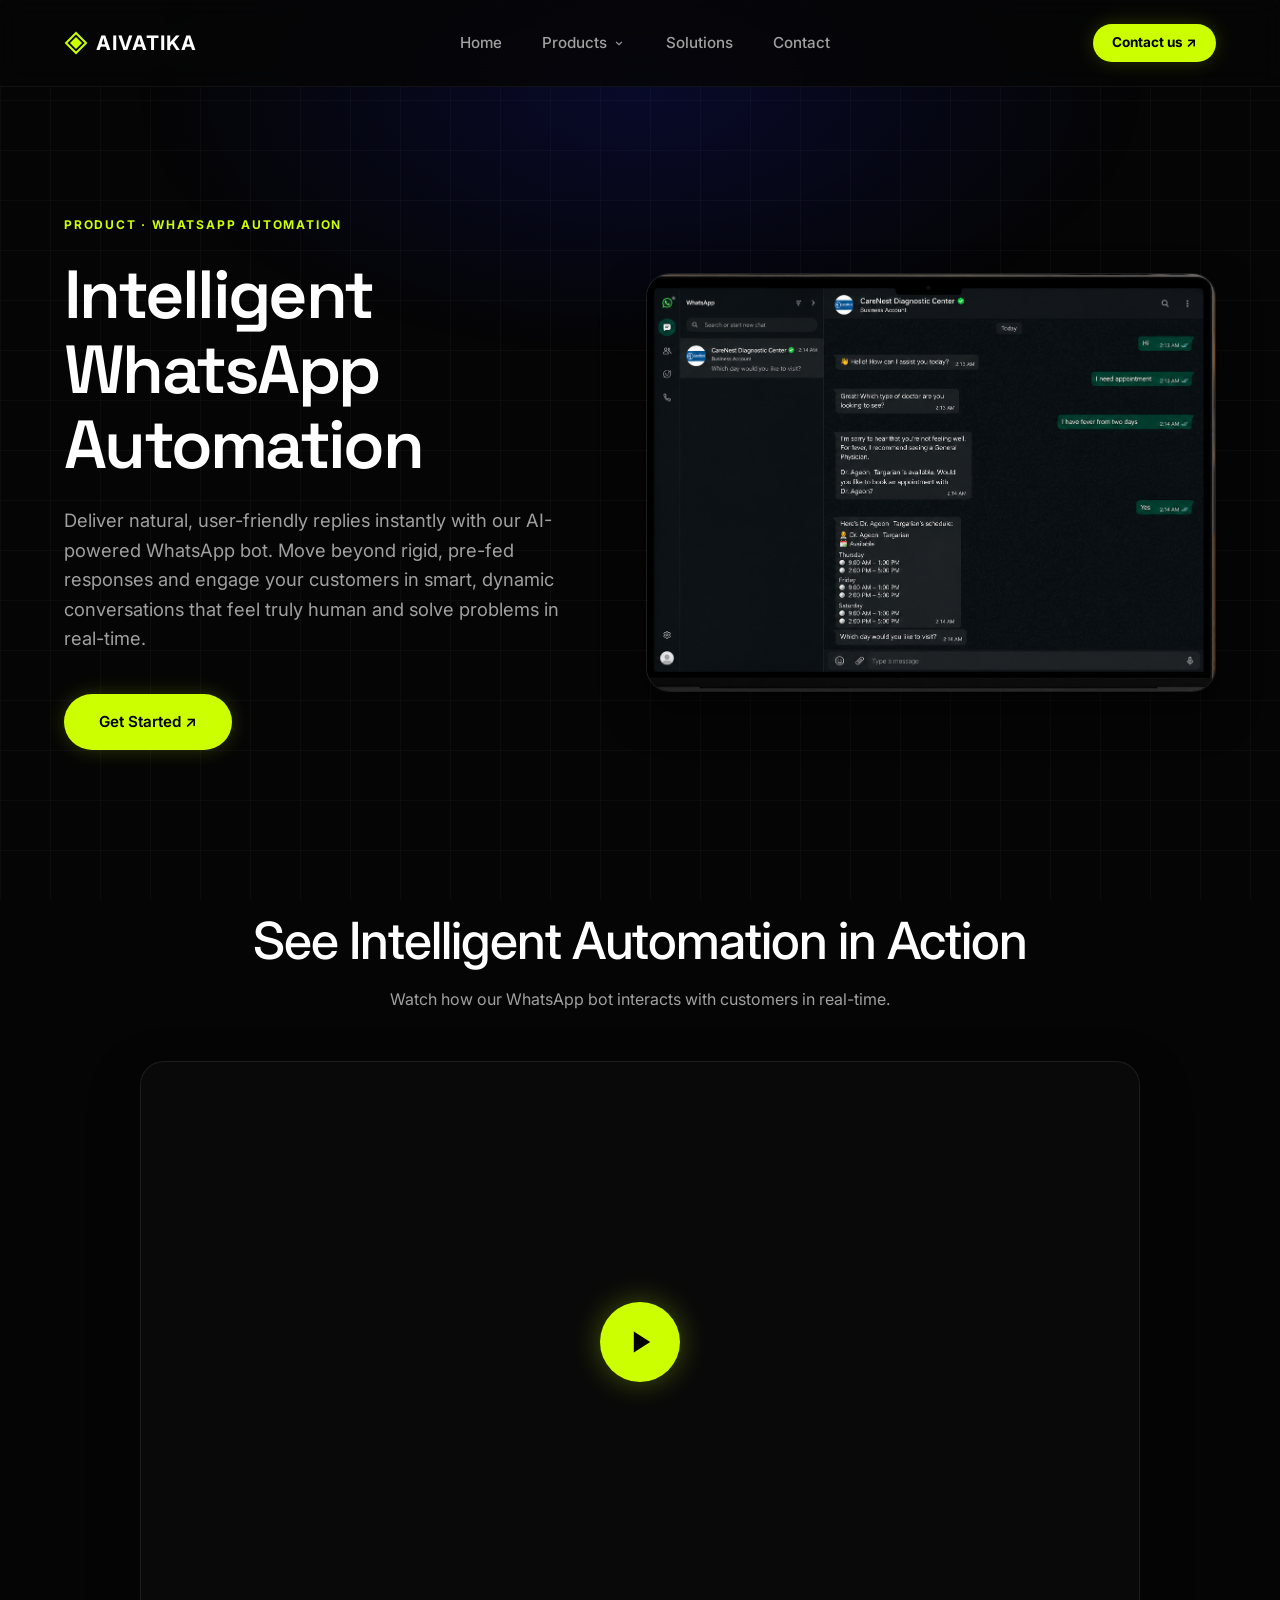
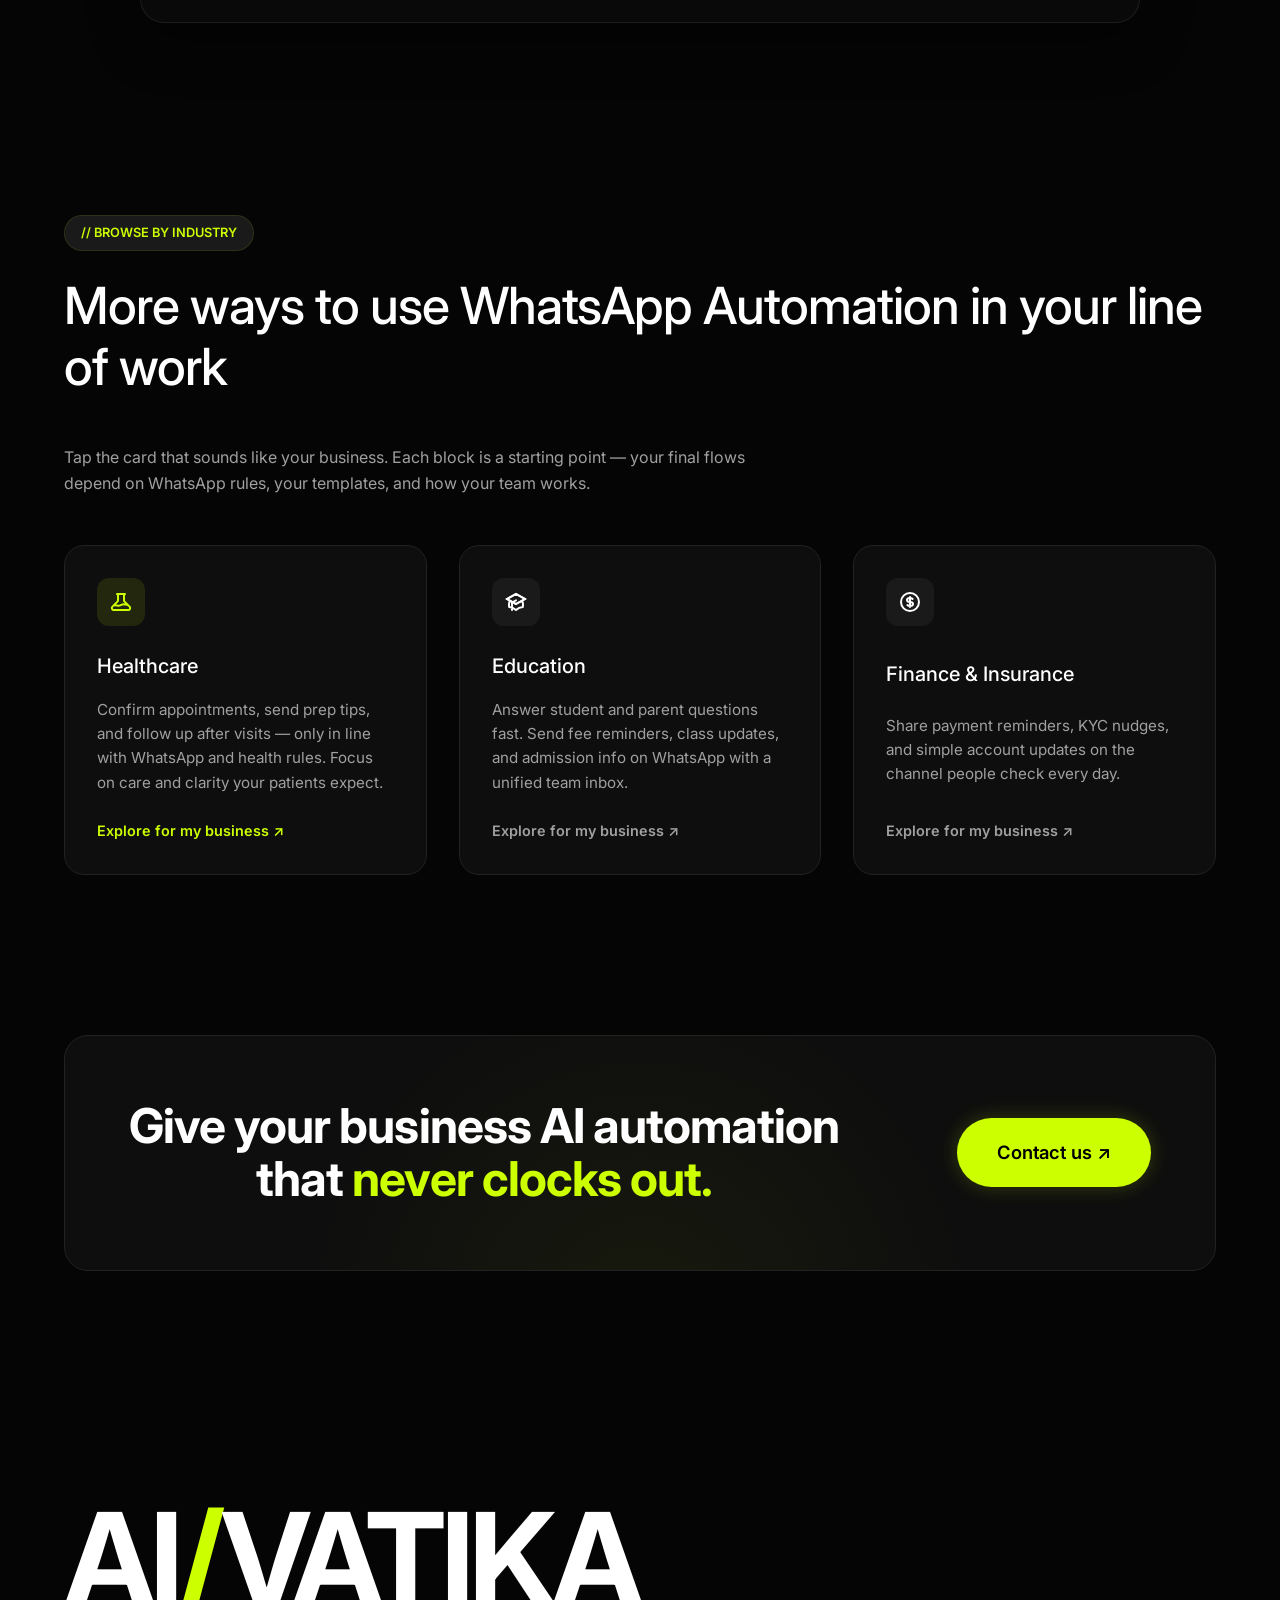
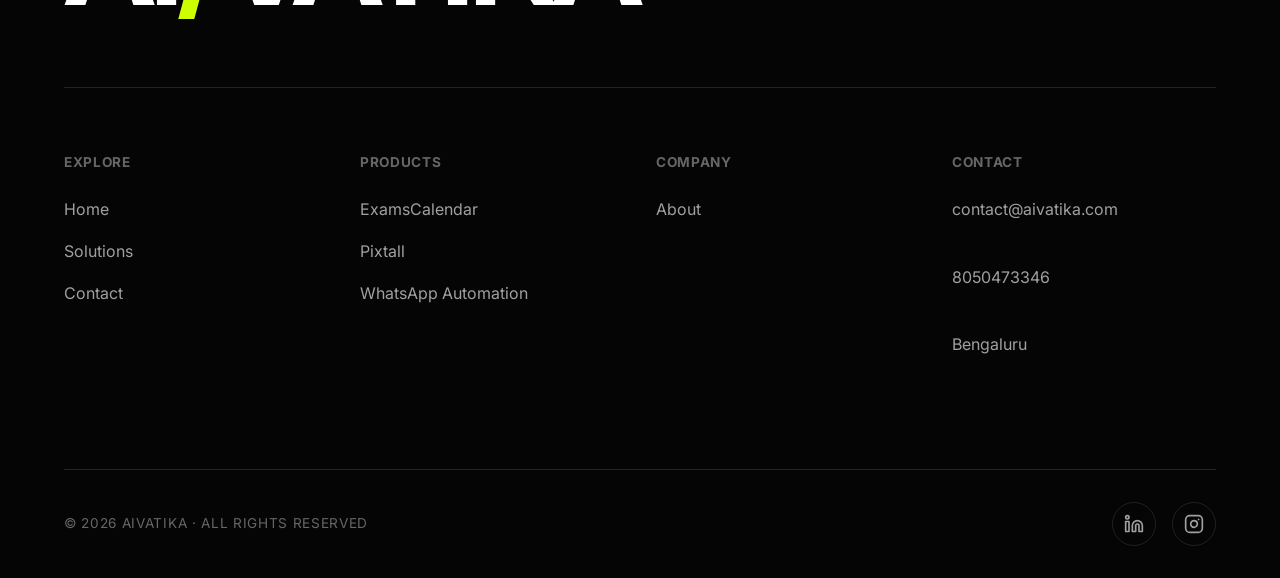
==== commit ec1234ad: "Add real LinkedIn and Instagram links to footer across all pages" ====
--- a/chat-automation.html
+++ b/chat-automation.html
@@ -320,11 +320,11 @@
             <div class="copyright">© 2026 AIVATIKA · ALL RIGHTS RESERVED</div>
             <div class="socials">
                 <!-- LinkedIn -->
-                <a href="#" class="social-icon" aria-label="LinkedIn">
+                <a href="https://www.linkedin.com/company/aivatikaa/" target="_blank" rel="noopener noreferrer" class="social-icon" aria-label="LinkedIn">
                     <svg width="20" height="20" viewBox="0 0 24 24" fill="none" stroke="currentColor" stroke-width="2" stroke-linecap="round" stroke-linejoin="round"><path d="M16 8a6 6 0 0 1 6 6v7h-4v-7a2 2 0 0 0-2-2 2 2 0 0 0-2 2v7h-4v-7a6 6 0 0 1 6-6z"></path><rect x="2" y="9" width="4" height="12"></rect><circle cx="4" cy="4" r="2"></circle></svg>
                 </a>
                 <!-- Instagram -->
-                <a href="#" class="social-icon" aria-label="Instagram">
+                <a href="https://www.instagram.com/ai_vatika?igsh=MWx0ZTZkOWV6eGcweg==" target="_blank" rel="noopener noreferrer" class="social-icon" aria-label="Instagram">
                     <svg width="20" height="20" viewBox="0 0 24 24" fill="none" stroke="currentColor" stroke-width="2" stroke-linecap="round" stroke-linejoin="round"><rect x="2" y="2" width="20" height="20" rx="5" ry="5"></rect><path d="M16 11.37A4 4 0 1 1 12.63 8 4 4 0 0 1 16 11.37z"></path><line x1="17.5" y1="6.5" x2="17.51" y2="6.5"></line></svg>
                 </a>
             </div>
